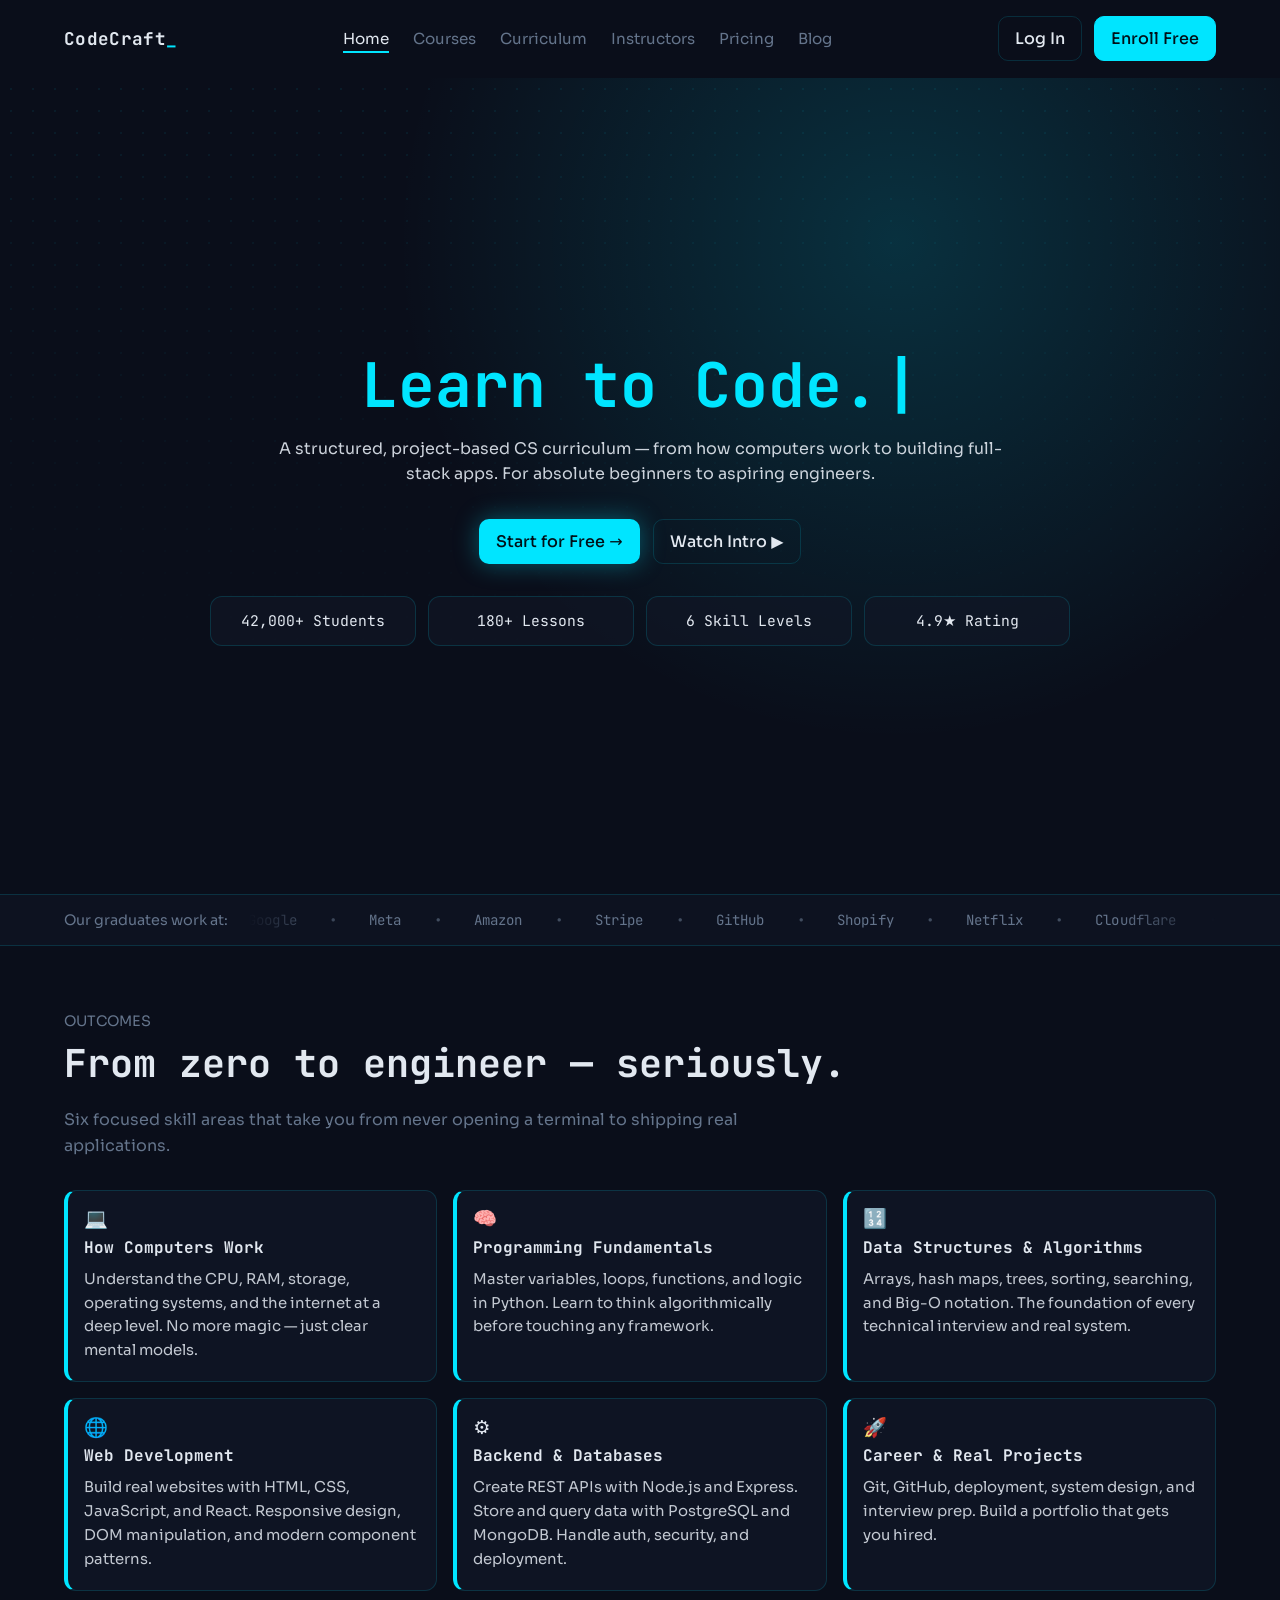
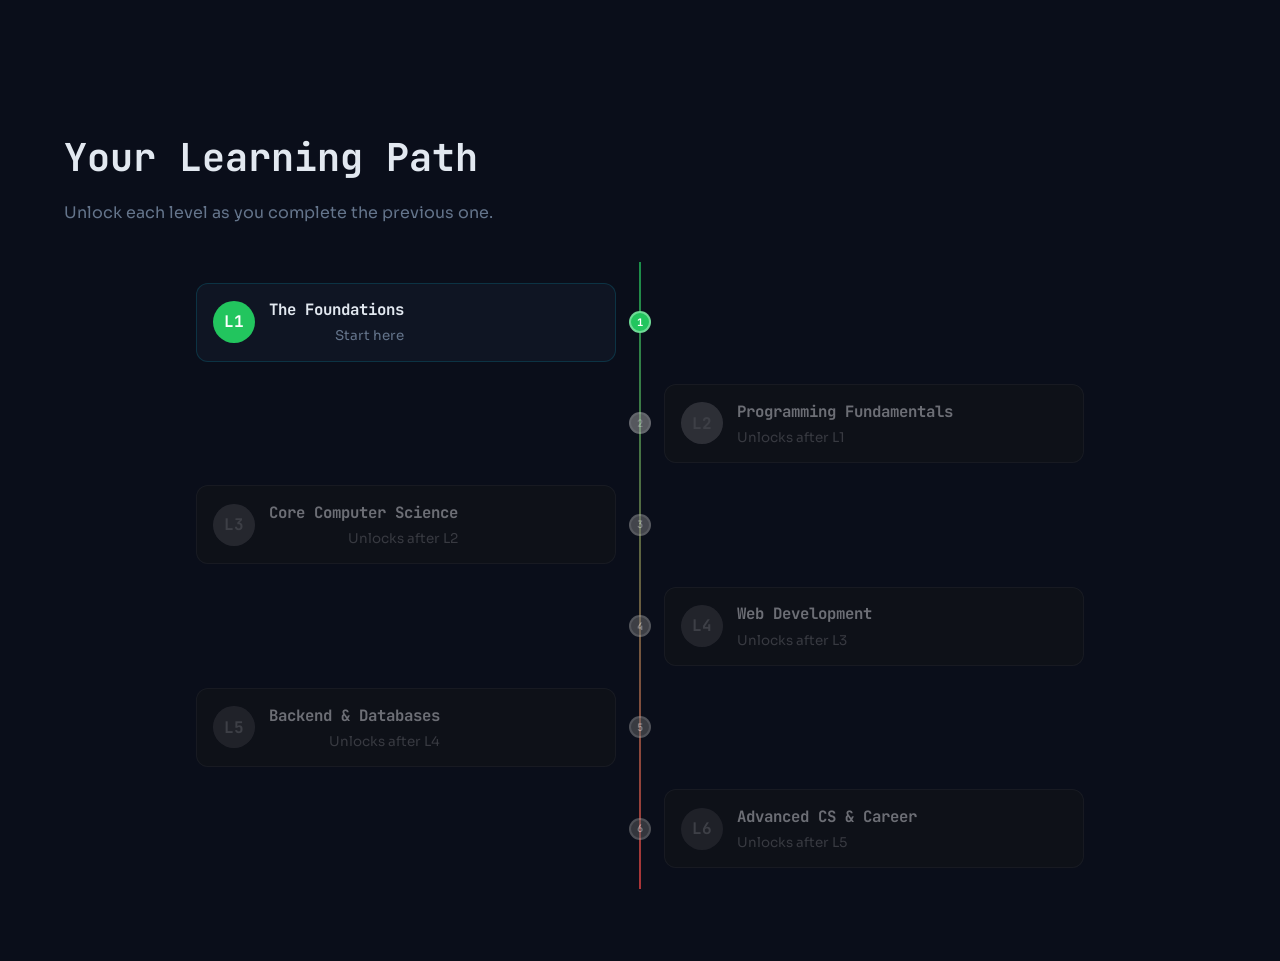
==== codecraft.html @ 62edb2ab "Implement Section 5 vertical skill tree with unlock states and fade-in" ====
<!DOCTYPE html>
<html lang="en">
<head>
  <meta charset="UTF-8" />
  <meta name="viewport" content="width=device-width, initial-scale=1.0" />
  <title>CodeCraft Academy</title>

  <link rel="preconnect" href="https://fonts.googleapis.com" />
  <link rel="preconnect" href="https://fonts.gstatic.com" crossorigin />
  <link href="https://fonts.googleapis.com/css2?family=JetBrains+Mono:wght@500;700&family=Sora:wght@300;400;500;600&display=swap" rel="stylesheet" />

  <style>
    :root {
      --bg: #0A0E1A;
      --surface: #111827;
      --surface2: #1A2236;
      --cyan: #00E5FF;
      --green: #39FF14;
      --muted: #64748B;
      --text: #E2E8F0;
      --border: rgba(0, 229, 255, 0.15);
      --radius: 12px;
      --trans: 0.3s cubic-bezier(0.4, 0, 0.2, 1);
    }

    * {
      box-sizing: border-box;
      margin: 0;
      padding: 0;
    }

    html,
    body {
      width: 100%;
      min-height: 100%;
      background: var(--bg);
      color: var(--text);
      font-family: "Sora", system-ui, -apple-system, Segoe UI, Roboto, Ubuntu, Cantarell, Noto Sans, sans-serif;
      scrollbar-color: var(--cyan) var(--surface);
      scrollbar-width: thin;
    }

    h1,
    h2,
    h3,
    h4,
    h5,
    h6 {
      font-family: "JetBrains Mono", ui-monospace, SFMono-Regular, Menlo, Monaco, Consolas, "Liberation Mono", "Courier New", monospace;
      color: var(--text);
    }

    body {
      line-height: 1.6;
      text-rendering: optimizeLegibility;
      -webkit-font-smoothing: antialiased;
    }

    a {
      color: inherit;
      text-decoration: none;
    }

    .site-header {
      position: sticky;
      top: 0;
      z-index: 1000;
      border-bottom: 1px solid transparent;
      transition: background var(--trans), border-color var(--trans), backdrop-filter var(--trans), box-shadow var(--trans);
    }

    .site-header.scrolled {
      background: rgba(10, 14, 26, 0.78);
      border-color: var(--border);
      backdrop-filter: blur(12px);
      -webkit-backdrop-filter: blur(12px);
      box-shadow: 0 8px 24px rgba(0, 0, 0, 0.35);
    }

    .nav-shell {
      max-width: 1200px;
      margin: 0 auto;
      padding: 1rem 1.5rem;
      display: flex;
      align-items: center;
      justify-content: space-between;
      gap: 1rem;
    }

    .logo {
      font-family: "JetBrains Mono", monospace;
      font-size: 1.1rem;
      font-weight: 700;
      letter-spacing: 0.02em;
    }

    .blink {
      color: var(--cyan);
      animation: blink 1s steps(1, end) infinite;
    }

    @keyframes blink {
      0%, 49% { opacity: 1; }
      50%, 100% { opacity: 0; }
    }

    .nav-links {
      display: flex;
      gap: 1.5rem;
      list-style: none;
      align-items: center;
    }

    .nav-link {
      position: relative;
      color: var(--muted);
      font-size: 0.95rem;
      transition: color var(--trans);
    }

    .nav-link:hover,
    .nav-link.active {
      color: var(--text);
    }

    .nav-link::after {
      content: "";
      position: absolute;
      left: 0;
      bottom: -0.35rem;
      width: 100%;
      height: 2px;
      background: var(--cyan);
      transform: scaleX(0);
      transform-origin: left;
      transition: transform var(--trans);
    }

    .nav-link.active::after,
    .nav-link:hover::after {
      transform: scaleX(1);
    }

    .nav-cta {
      display: flex;
      align-items: center;
      gap: 0.75rem;
    }

    .btn {
      display: inline-flex;
      align-items: center;
      justify-content: center;
      border-radius: 10px;
      border: 1px solid transparent;
      padding: 0.55rem 1rem;
      font-weight: 500;
      transition: transform var(--trans), background var(--trans), color var(--trans), border-color var(--trans);
    }

    .btn:hover {
      transform: translateY(-1px);
    }

    .btn-ghost {
      border-color: var(--border);
      color: var(--text);
      background: transparent;
    }

    .btn-ghost:hover {
      background: rgba(0, 229, 255, 0.08);
    }

    .btn-fill {
      background: var(--cyan);
      border-color: var(--cyan);
      color: #001018;
    }

    .btn-fill:hover {
      background: #4df0ff;
      border-color: #4df0ff;
    }

    .menu-toggle {
      display: none;
      width: 2.5rem;
      height: 2.5rem;
      border-radius: 10px;
      border: 1px solid var(--border);
      background: transparent;
      color: var(--text);
      align-items: center;
      justify-content: center;
      cursor: pointer;
    }

    .menu-overlay {
      position: fixed;
      inset: 0;
      background: rgba(10, 14, 26, 0.97);
      backdrop-filter: blur(8px);
      -webkit-backdrop-filter: blur(8px);
      display: none;
      align-items: center;
      justify-content: center;
      z-index: 999;
    }

    .menu-overlay.open {
      display: flex;
    }

    .menu-panel {
      display: flex;
      flex-direction: column;
      align-items: center;
      gap: 1.4rem;
    }

    .menu-panel .nav-link {
      font-size: 1.15rem;
    }

    .menu-actions {
      margin-top: 0.75rem;
      display: flex;
      gap: 0.75rem;
    }


    .reading-progress {
      position: fixed;
      top: 0;
      left: 0;
      height: 3px;
      width: 0%;
      background: var(--cyan);
      box-shadow: 0 0 14px var(--cyan);
      z-index: 1200;
      transition: width 0.12s linear;
    }

    .hero {
      position: relative;
      min-height: calc(100vh - 84px);
      display: grid;
      place-items: center;
      padding: 5.5rem 1.5rem 4rem;
      overflow: hidden;
      isolation: isolate;
    }

    .hero::before {
      content: "";
      position: absolute;
      inset: 0;
      background-image: radial-gradient(circle, rgba(0,229,255,0.24) 1px, transparent 1.2px);
      background-size: 22px 22px;
      opacity: 0.45;
      animation: drift 18s linear infinite;
      z-index: -2;
    }

    .hero::after {
      content: "";
      position: absolute;
      inset: 0;
      background: radial-gradient(circle at 70% 20%, rgba(0,229,255,0.16), transparent 45%),
                  linear-gradient(180deg, rgba(10,14,26,0.38), var(--bg) 72%);
      z-index: -1;
    }

    @keyframes drift {
      0% { transform: translate3d(0,0,0); }
      100% { transform: translate3d(22px,22px,0); }
    }

    .hero-inner {
      width: min(900px, 100%);
      text-align: center;
    }

    .hero-title {
      font-size: clamp(2rem, 4.8vw, 4rem);
      line-height: 1.12;
      margin-bottom: 1rem;
    }

    .typewriter {
      color: var(--cyan);
    }

    .typewriter::after {
      content: "|";
      margin-left: 0.25rem;
      color: var(--cyan);
      animation: blink 1s steps(1, end) infinite;
    }

    .hero-sub {
      max-width: 760px;
      margin: 0 auto;
      color: var(--text);
      opacity: 0.9;
    }

    .hero-actions {
      margin-top: 2rem;
      display: flex;
      justify-content: center;
      gap: 0.85rem;
      flex-wrap: wrap;
    }

    .btn-glow {
      background: var(--cyan);
      color: #001018;
      box-shadow: 0 0 0 rgba(0,229,255,0), 0 0 24px rgba(0,229,255,0.35);
    }

    .btn-glow:hover {
      box-shadow: 0 0 0 rgba(0,229,255,0), 0 0 28px rgba(0,229,255,0.6);
      background: #4df0ff;
    }

    .stats-bar {
      margin: 2rem auto 0;
      display: grid;
      grid-template-columns: repeat(4, minmax(130px, 1fr));
      gap: 0.75rem;
      width: min(860px, 100%);
    }

    .stat {
      border: 1px solid var(--border);
      border-radius: var(--radius);
      padding: 0.75rem;
      background: rgba(17,24,39,0.66);
      font-family: "JetBrains Mono", monospace;
      font-size: 0.92rem;
    }

    .enroll-toast {
      position: fixed;
      left: 1.25rem;
      bottom: 1.25rem;
      z-index: 1100;
      background: var(--surface2);
      border: 1px solid rgba(57,255,20,0.35);
      border-radius: var(--radius);
      padding: 0.75rem 0.9rem;
      display: none;
      align-items: center;
      gap: 0.65rem;
      cursor: pointer;
      box-shadow: 0 10px 30px rgba(0,0,0,0.35);
    }

    .enroll-toast.show { display: inline-flex; }

    .pulse-dot {
      width: 10px;
      height: 10px;
      border-radius: 999px;
      background: var(--green);
      box-shadow: 0 0 0 rgba(57,255,20,0.6);
      animation: pulse 1.8s infinite;
      flex-shrink: 0;
    }

    @keyframes pulse {
      0% { box-shadow: 0 0 0 0 rgba(57,255,20,0.55); }
      70% { box-shadow: 0 0 0 10px rgba(57,255,20,0); }
      100% { box-shadow: 0 0 0 0 rgba(57,255,20,0); }
    }



    .trust-bar {
      background: #0D1220;
      border-top: 1px solid var(--border);
      border-bottom: 1px solid var(--border);
      padding: 0.85rem 0;
      overflow: hidden;
    }

    .trust-inner {
      max-width: 1200px;
      margin: 0 auto;
      padding: 0 1.5rem;
      display: grid;
      grid-template-columns: auto 1fr;
      align-items: center;
      gap: 1.25rem;
    }

    .trust-label {
      color: var(--muted);
      white-space: nowrap;
      font-size: 0.9rem;
    }

    .marquee {
      overflow: hidden;
      mask-image: linear-gradient(90deg, transparent, #000 10%, #000 90%, transparent);
      -webkit-mask-image: linear-gradient(90deg, transparent, #000 10%, #000 90%, transparent);
    }

    .marquee-track {
      width: max-content;
      display: flex;
      gap: 2rem;
      animation: marquee 28s linear infinite;
      font-family: "JetBrains Mono", monospace;
      color: var(--muted);
      font-size: 0.88rem;
      letter-spacing: 0.01em;
    }

    .marquee-group {
      display: flex;
      gap: 2rem;
      list-style: none;
      white-space: nowrap;
    }

    .marquee-item::after {
      content: "•";
      color: rgba(100,116,139,0.6);
      margin-left: 2rem;
    }

    @keyframes marquee {
      from { transform: translateX(0); }
      to { transform: translateX(-50%); }
    }

    .learn-section,
    .path-section {
      max-width: 1200px;
      margin: 0 auto;
      padding: 4rem 1.5rem;
    }

    .section-title {
      font-size: clamp(1.6rem, 3vw, 2.5rem);
      margin-bottom: 0.75rem;
    }

    .section-sub {
      color: var(--muted);
      max-width: 740px;
      margin-bottom: 2rem;
    }

    .learn-grid {
      display: grid;
      grid-template-columns: repeat(3, minmax(0, 1fr));
      gap: 1rem;
    }

    .learn-card {
      background: rgba(17,24,39,0.72);
      border: 1px solid var(--border);
      border-left: 4px solid var(--cyan);
      border-radius: var(--radius);
      padding: 1.15rem 1.15rem 1.15rem 1rem;
      transition: transform var(--trans), box-shadow var(--trans), border-color var(--trans);
    }

    .learn-card:hover {
      transform: translateY(-4px);
      box-shadow: 0 0 0 rgba(0,229,255,0), 0 8px 28px rgba(0,229,255,0.25);
      border-color: rgba(0,229,255,0.38);
    }

    .learn-icon {
      font-size: 1.2rem;
      margin-bottom: 0.4rem;
      line-height: 1;
    }

    .learn-card h3 { font-size: 1rem; margin-bottom: 0.45rem; font-weight: 700; }
    .learn-card p { color: var(--text); opacity: 0.85; font-size: 0.93rem; }

    .path-section {
      position: relative;
      padding-top: 4.5rem;
      padding-bottom: 4.5rem;
    }

    .skill-tree {
      position: relative;
      max-width: 980px;
      margin: 2.25rem auto 0;
      padding: 0.5rem 0;
    }

    .skill-tree::before {
      content: "";
      position: absolute;
      left: 50%;
      top: 0;
      bottom: 0;
      width: 2px;
      background: linear-gradient(180deg, rgba(34,197,94,0.7), rgba(239,68,68,0.7));
      transform: translateX(-50%);
    }

    .tree-node {
      position: relative;
      width: 50%;
      padding: 0.6rem 1.5rem;
      margin: 0.2rem 0;
    }

    .tree-node.left {
      margin-left: 0;
      text-align: right;
    }

    .tree-node.right {
      margin-left: 50%;
      text-align: left;
    }

    .tree-card {
      position: relative;
      display: inline-flex;
      align-items: center;
      gap: 0.9rem;
      min-width: min(420px, 100%);
      max-width: 420px;
      background: rgba(17,24,39,0.78);
      border: 1px solid var(--border);
      border-radius: var(--radius);
      padding: 0.85rem 1rem;
    }

    .tree-node.left .tree-card { margin-left: auto; }

    .node-dot {
      position: absolute;
      top: 50%;
      width: 22px;
      height: 22px;
      border-radius: 50%;
      transform: translateY(-50%);
      border: 2px solid rgba(255,255,255,0.35);
      display: grid;
      place-items: center;
      font-family: "JetBrains Mono", monospace;
      font-size: 0.65rem;
      font-weight: 700;
      color: #fff;
      z-index: 2;
    }

    .tree-node.left .node-dot { right: -11px; }
    .tree-node.right .node-dot { left: -11px; }

    .level-circle {
      width: 42px;
      height: 42px;
      border-radius: 50%;
      display: grid;
      place-items: center;
      font-family: "JetBrains Mono", monospace;
      font-weight: 700;
      color: #fff;
      flex-shrink: 0;
    }

    .level-meta h3 { font-size: 0.98rem; margin-bottom: 0.2rem; }
    .level-meta p { font-size: 0.84rem; color: var(--muted); }

    .level-1 { background: #22C55E; }
    .level-2 { background: #EAB308; }
    .level-3 { background: #F97316; }
    .level-4 { background: #3B82F6; }
    .level-5 { background: #A855F7; }
    .level-6 { background: #EF4444; }

    .node-active .level-circle,
    .node-active .node-dot {
      box-shadow: 0 0 0 rgba(34,197,94,0.55);
      animation: levelPulse 1.8s infinite;
    }

    @keyframes levelPulse {
      0% { box-shadow: 0 0 0 0 rgba(34,197,94,0.45); }
      75% { box-shadow: 0 0 0 12px rgba(34,197,94,0); }
      100% { box-shadow: 0 0 0 0 rgba(34,197,94,0); }
    }

    .node-locked .tree-card,
    .node-locked .level-circle,
    .node-locked .node-dot {
      opacity: 0.45;
      filter: grayscale(1);
    }

    .tree-card[data-lock]::after {
      content: attr(data-lock);
      position: absolute;
      left: 50%;
      bottom: calc(100% + 10px);
      transform: translateX(-50%) translateY(6px);
      white-space: nowrap;
      background: #0D1220;
      border: 1px solid var(--border);
      color: var(--text);
      font-size: 0.76rem;
      padding: 0.35rem 0.5rem;
      border-radius: 8px;
      opacity: 0;
      pointer-events: none;
      transition: opacity var(--trans), transform var(--trans);
    }

    .node-locked .tree-card:hover::after {
      opacity: 1;
      transform: translateX(-50%) translateY(0);
    }

    .fade-card {
      opacity: 0;
      transform: translateY(18px);
      transition: opacity 0.65s ease, transform 0.65s ease;
    }

    .fade-card.in-view {
      opacity: 1;
      transform: translateY(0);
    }

    @media (max-width: 960px) {
      .nav-links,
      .nav-cta {
        display: none;
      }

      .menu-toggle {
        display: inline-flex;
      }

      .stats-bar {
        grid-template-columns: repeat(2, minmax(130px, 1fr));
      }

      .trust-inner {
        grid-template-columns: 1fr;
        gap: 0.6rem;
      }

      .learn-grid {
        grid-template-columns: 1fr 1fr;
      }

      .tree-node,
      .tree-node.right {
        width: 100%;
        margin-left: 0;
        text-align: left;
        padding-left: 2.2rem;
      }

      .skill-tree::before {
        left: 20px;
      }

      .tree-node.left .node-dot,
      .tree-node.right .node-dot {
        left: 9px;
        right: auto;
      }

      .tree-node.left .tree-card {
        margin-left: 0;
      }
    }

    @media (max-width: 560px) {
      .stats-bar {
        grid-template-columns: 1fr;
      }

      .learn-grid {
        grid-template-columns: 1fr;
      }
    }

    ::-webkit-scrollbar {
      width: 10px;
      height: 10px;
    }

    ::-webkit-scrollbar-track {
      background: var(--surface);
    }

    ::-webkit-scrollbar-thumb {
      background: linear-gradient(180deg, var(--cyan), #00b8cc);
      border-radius: 999px;
      border: 2px solid var(--surface);
      transition: background var(--trans);
    }

    ::-webkit-scrollbar-thumb:hover {
      background: linear-gradient(180deg, #4df0ff, var(--cyan));
    }
  </style>
</head>
<body>
  <div class="reading-progress" id="readingProgress" aria-hidden="true"></div>

  <header class="site-header" id="siteHeader">
    <nav class="nav-shell" aria-label="Main navigation">
      <a class="logo" href="#">CodeCraft<span class="blink">_</span></a>

      <ul class="nav-links">
        <li><a class="nav-link active" href="#">Home</a></li>
        <li><a class="nav-link" href="#">Courses</a></li>
        <li><a class="nav-link" href="#">Curriculum</a></li>
        <li><a class="nav-link" href="#">Instructors</a></li>
        <li><a class="nav-link" href="#">Pricing</a></li>
        <li><a class="nav-link" href="#">Blog</a></li>
      </ul>

      <div class="nav-cta">
        <a class="btn btn-ghost" href="#">Log In</a>
        <a class="btn btn-fill" href="#">Enroll Free</a>
      </div>

      <button class="menu-toggle" id="menuToggle" aria-label="Open menu" aria-expanded="false" aria-controls="mobileMenu">
        ☰
      </button>
    </nav>
  </header>

  <div class="menu-overlay" id="mobileMenu" aria-hidden="true">
    <div class="menu-panel">
      <a class="nav-link active" href="#">Home</a>
      <a class="nav-link" href="#">Courses</a>
      <a class="nav-link" href="#">Curriculum</a>
      <a class="nav-link" href="#">Instructors</a>
      <a class="nav-link" href="#">Pricing</a>
      <a class="nav-link" href="#">Blog</a>
      <div class="menu-actions">
        <a class="btn btn-ghost" href="#">Log In</a>
        <a class="btn btn-fill" href="#">Enroll Free</a>
      </div>
    </div>
  </div>


  <main>
    <section class="hero" id="home">
      <div class="hero-inner">
        <h1 class="hero-title"> <span class="typewriter" id="typewriterText">Learn to Code.</span> </h1>
        <p class="hero-sub">A structured, project-based CS curriculum — from how computers work to building full-stack apps. For absolute beginners to aspiring engineers.</p>

        <div class="hero-actions">
          <a class="btn btn-glow" href="#">Start for Free →</a>
          <a class="btn btn-ghost" href="#">Watch Intro ▶</a>
        </div>

        <div class="stats-bar" aria-label="CodeCraft stats">
          <div class="stat">42,000+ Students</div>
          <div class="stat">180+ Lessons</div>
          <div class="stat">6 Skill Levels</div>
          <div class="stat">4.9★ Rating</div>
        </div>
      </div>
    </section>
  </main>

  <button class="enroll-toast" id="enrollToast" type="button" aria-label="Dismiss recent enrollment notification">
    <span class="pulse-dot" aria-hidden="true"></span>
    <span>Arjun S. just enrolled in Python Basics</span>
  </button>


  <section class="trust-bar" aria-label="Graduate employers">
    <div class="trust-inner">
      <p class="trust-label">Our graduates work at:</p>
      <div class="marquee">
        <div class="marquee-track">
          <ul class="marquee-group" aria-hidden="true">
            <li class="marquee-item">Google</li><li class="marquee-item">Meta</li><li class="marquee-item">Amazon</li><li class="marquee-item">Stripe</li><li class="marquee-item">GitHub</li><li class="marquee-item">Shopify</li><li class="marquee-item">Netflix</li><li class="marquee-item">Cloudflare</li><li class="marquee-item">Vercel</li><li class="marquee-item">OpenAI</li><li class="marquee-item">Microsoft</li><li class="marquee-item">Notion</li><li class="marquee-item">Linear</li><li class="marquee-item">Figma</li>
          </ul>
          <ul class="marquee-group" aria-hidden="true">
            <li class="marquee-item">Google</li><li class="marquee-item">Meta</li><li class="marquee-item">Amazon</li><li class="marquee-item">Stripe</li><li class="marquee-item">GitHub</li><li class="marquee-item">Shopify</li><li class="marquee-item">Netflix</li><li class="marquee-item">Cloudflare</li><li class="marquee-item">Vercel</li><li class="marquee-item">OpenAI</li><li class="marquee-item">Microsoft</li><li class="marquee-item">Notion</li><li class="marquee-item">Linear</li><li class="marquee-item">Figma</li>
          </ul>
        </div>
      </div>
    </div>
  </section>

  <section class="learn-section" id="curriculum">
    <p class="trust-label">OUTCOMES</p>
    <h2 class="section-title">From zero to engineer — seriously.</h2>
    <p class="section-sub">Six focused skill areas that take you from never opening a terminal to shipping real applications.</p>
    <div class="learn-grid">
      <article class="learn-card fade-card"><div class="learn-icon" aria-hidden="true">💻</div><h3>How Computers Work</h3><p>Understand the CPU, RAM, storage, operating systems, and the internet at a deep level. No more magic — just clear mental models.</p></article>
      <article class="learn-card fade-card"><div class="learn-icon" aria-hidden="true">🧠</div><h3>Programming Fundamentals</h3><p>Master variables, loops, functions, and logic in Python. Learn to think algorithmically before touching any framework.</p></article>
      <article class="learn-card fade-card"><div class="learn-icon" aria-hidden="true">🔢</div><h3>Data Structures &amp; Algorithms</h3><p>Arrays, hash maps, trees, sorting, searching, and Big-O notation. The foundation of every technical interview and real system.</p></article>
      <article class="learn-card fade-card"><div class="learn-icon" aria-hidden="true">🌐</div><h3>Web Development</h3><p>Build real websites with HTML, CSS, JavaScript, and React. Responsive design, DOM manipulation, and modern component patterns.</p></article>
      <article class="learn-card fade-card"><div class="learn-icon" aria-hidden="true">⚙️</div><h3>Backend &amp; Databases</h3><p>Create REST APIs with Node.js and Express. Store and query data with PostgreSQL and MongoDB. Handle auth, security, and deployment.</p></article>
      <article class="learn-card fade-card"><div class="learn-icon" aria-hidden="true">🚀</div><h3>Career &amp; Real Projects</h3><p>Git, GitHub, deployment, system design, and interview prep. Build a portfolio that gets you hired.</p></article>
    </div>
  </section>

  <section class="path-section" id="learning-path">
    <h2 class="section-title">Your Learning Path</h2>
    <p class="section-sub">Unlock each level as you complete the previous one.</p>
    <div class="skill-tree" aria-label="Vertical learning path skill tree">
      <article class="tree-node left node-active fade-card">
        <span class="node-dot level-1">1</span>
        <div class="tree-card">
          <div class="level-circle level-1">L1</div>
          <div class="level-meta"><h3>The Foundations</h3><p>Start here</p></div>
        </div>
      </article>
      <article class="tree-node right node-locked fade-card">
        <span class="node-dot level-2">2</span>
        <div class="tree-card" data-lock="Complete Level 1 to unlock">
          <div class="level-circle level-2">L2</div>
          <div class="level-meta"><h3>Programming Fundamentals</h3><p>Unlocks after L1</p></div>
        </div>
      </article>
      <article class="tree-node left node-locked fade-card">
        <span class="node-dot level-3">3</span>
        <div class="tree-card" data-lock="Complete Level 2 to unlock">
          <div class="level-circle level-3">L3</div>
          <div class="level-meta"><h3>Core Computer Science</h3><p>Unlocks after L2</p></div>
        </div>
      </article>
      <article class="tree-node right node-locked fade-card">
        <span class="node-dot level-4">4</span>
        <div class="tree-card" data-lock="Complete Level 3 to unlock">
          <div class="level-circle level-4">L4</div>
          <div class="level-meta"><h3>Web Development</h3><p>Unlocks after L3</p></div>
        </div>
      </article>
      <article class="tree-node left node-locked fade-card">
        <span class="node-dot level-5">5</span>
        <div class="tree-card" data-lock="Complete Level 4 to unlock">
          <div class="level-circle level-5">L5</div>
          <div class="level-meta"><h3>Backend &amp; Databases</h3><p>Unlocks after L4</p></div>
        </div>
      </article>
      <article class="tree-node right node-locked fade-card">
        <span class="node-dot level-6">6</span>
        <div class="tree-card" data-lock="Complete Level 5 to unlock">
          <div class="level-circle level-6">L6</div>
          <div class="level-meta"><h3>Advanced CS &amp; Career</h3><p>Unlocks after L5</p></div>
        </div>
      </article>
    </div>
  </section>


  <script>
    const siteHeader = document.getElementById('siteHeader');
    const menuToggle = document.getElementById('menuToggle');
    const mobileMenu = document.getElementById('mobileMenu');

    const onScroll = () => {
      siteHeader.classList.toggle('scrolled', window.scrollY > 50);

      const scrollTop = window.scrollY;
      const scrollHeight = document.documentElement.scrollHeight - window.innerHeight;
      const progress = scrollHeight > 0 ? (scrollTop / scrollHeight) * 100 : 0;
      readingProgress.style.width = `${Math.min(progress, 100)}%`;
    };

    const toggleMenu = () => {
      const isOpen = mobileMenu.classList.toggle('open');
      menuToggle.setAttribute('aria-expanded', String(isOpen));
      mobileMenu.setAttribute('aria-hidden', String(!isOpen));
      document.body.style.overflow = isOpen ? 'hidden' : '';
    };


    const readingProgress = document.getElementById('readingProgress');
    const typewriterText = document.getElementById('typewriterText');
    const enrollToast = document.getElementById('enrollToast');

    const phrases = [
      'Learn to Code.',
      'Build Anything.',
      'Think Like a Computer.',
      'Go From Zero to Engineer.'
    ];
    let phraseIndex = 0;
    let letterIndex = 0;
    let deleting = false;

    const runTypewriter = () => {
      const current = phrases[phraseIndex];
      typewriterText.textContent = current.slice(0, letterIndex);

      if (!deleting && letterIndex < current.length) {
        letterIndex += 1;
        setTimeout(runTypewriter, 75);
      } else if (!deleting && letterIndex === current.length) {
        deleting = true;
        setTimeout(runTypewriter, 1200);
      } else if (deleting && letterIndex > 0) {
        letterIndex -= 1;
        setTimeout(runTypewriter, 40);
      } else {
        deleting = false;
        phraseIndex = (phraseIndex + 1) % phrases.length;
        setTimeout(runTypewriter, 220);
      }
    };


    const fadeCards = document.querySelectorAll('.fade-card');
    const fadeObserver = new IntersectionObserver((entries) => {
      entries.forEach((entry) => {
        if (entry.isIntersecting) {
          entry.target.classList.add('in-view');
          fadeObserver.unobserve(entry.target);
        }
      });
    }, { threshold: 0.15 });

    fadeCards.forEach((card) => fadeObserver.observe(card));

    onScroll();
    runTypewriter();
    setTimeout(() => enrollToast.classList.add('show'), 4000);
    enrollToast.addEventListener('click', () => enrollToast.remove());
    window.addEventListener('scroll', onScroll);
    menuToggle.addEventListener('click', toggleMenu);
    mobileMenu.addEventListener('click', (event) => {
      if (event.target === mobileMenu || event.target.classList.contains('nav-link')) {
        toggleMenu();
      }
    });
  </script>
</body>
</html>
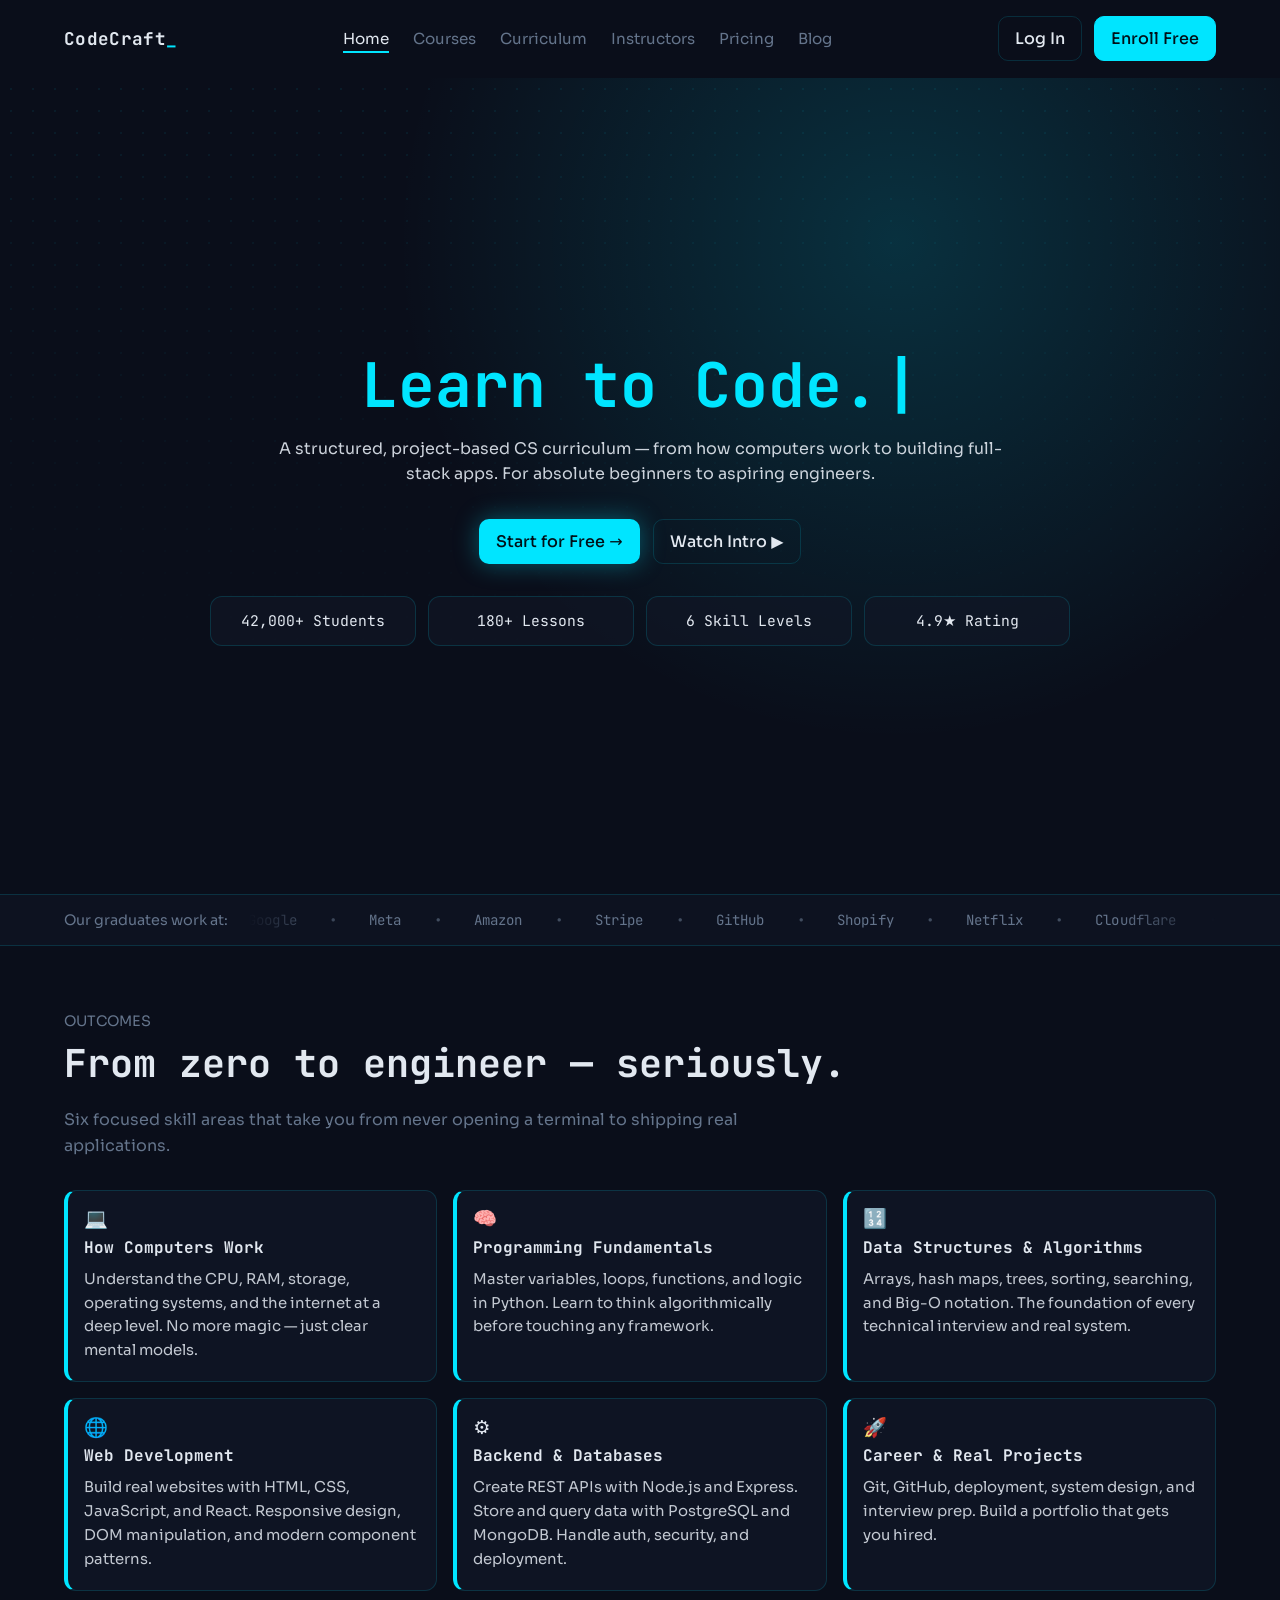
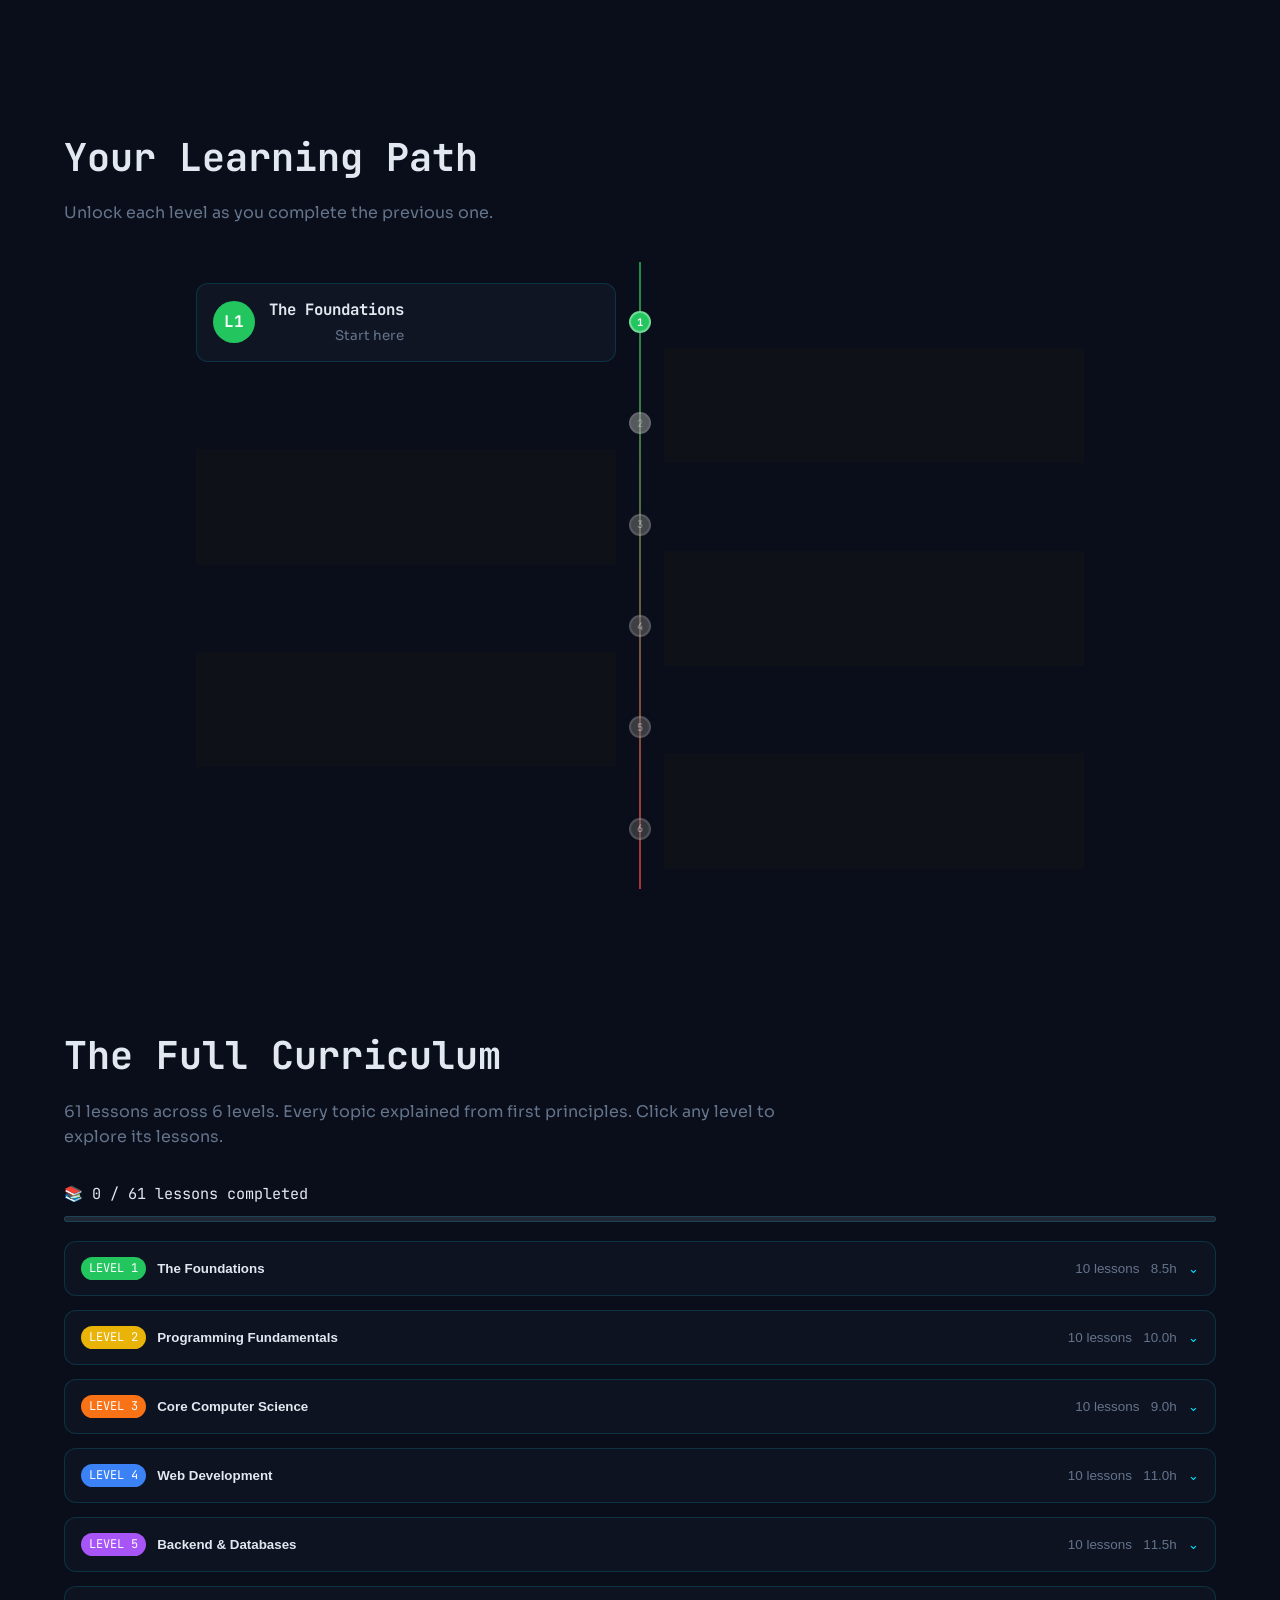
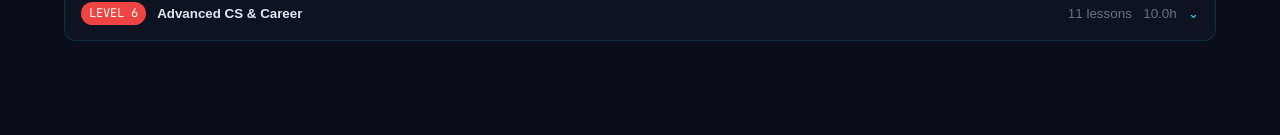
==== commit 4786e220: "Add Section 6 full curriculum accordion with progress tracking" ====
--- a/codecraft.html
+++ b/codecraft.html
@@ -691,6 +691,58 @@
         grid-template-columns: 1fr;
       }
     }
+
+
+
+    .curriculum-section {
+      max-width: 1200px;
+      margin: 0 auto;
+      padding: 4rem 1.5rem 5rem;
+    }
+
+    .curriculum-top {
+      margin: 1.5rem 0 1.2rem;
+    }
+
+    .curriculum-counter {
+      font-family: "JetBrains Mono", monospace;
+      font-size: 0.95rem;
+      margin-bottom: 0.6rem;
+    }
+
+    .curriculum-progress {
+      height: 6px;
+      width: 100%;
+      background: rgba(100,116,139,0.25);
+      border-radius: 999px;
+      overflow: hidden;
+      border: 1px solid var(--border);
+    }
+
+    .curriculum-progress-fill {
+      height: 100%;
+      width: 0%;
+      background: linear-gradient(90deg, var(--cyan), #22c55e);
+      transition: width var(--trans);
+    }
+
+    .accordion-item { border: 1px solid var(--border); border-radius: var(--radius); margin-bottom: 0.85rem; background: rgba(17,24,39,0.65); overflow: hidden; }
+    .accordion-header { width: 100%; background: transparent; color: var(--text); border: 0; padding: 0.95rem 1rem; display:flex; align-items:center; justify-content:space-between; gap:1rem; cursor:pointer; }
+    .acc-left { display:flex; align-items:center; gap:0.7rem; flex-wrap:wrap; }
+    .lvl-badge { font-family:"JetBrains Mono", monospace; font-size:0.75rem; padding:0.22rem 0.5rem; border-radius:999px; color:#fff; }
+    .acc-meta { color: var(--muted); font-size:0.84rem; display:flex; gap:0.7rem; align-items:center; }
+    .acc-chevron { transition: transform var(--trans); color: var(--cyan); }
+    .accordion-item.open .acc-chevron { transform: rotate(180deg); }
+    .accordion-body { max-height: 0; overflow: hidden; transition: max-height .35s ease; }
+    .lesson-list { padding: 0 1rem 1rem; display:grid; gap:0.55rem; }
+    .lesson-row { display:grid; grid-template-columns:auto 1fr auto auto; gap:0.6rem; align-items:center; border:1px solid rgba(100,116,139,0.25); border-radius:10px; padding:0.55rem 0.65rem; background: rgba(10,14,26,0.5); }
+    .lesson-row input { accent-color: var(--cyan); width:16px; height:16px; }
+    .lesson-title { font-size:0.92rem; }
+    .duration-badge,.project-badge,.preview-pill { font-size:0.72rem; border-radius:999px; padding:0.2rem 0.45rem; font-family:"JetBrains Mono", monospace; }
+    .duration-badge { border:1px solid var(--border); color:var(--muted); }
+    .preview-pill { background: rgba(34,197,94,0.2); border:1px solid rgba(34,197,94,0.4); color:#86efac; }
+    .lesson-row.project { background: rgba(234,179,8,0.12); border-color: rgba(234,179,8,0.45); }
+    .project-badge { background: rgba(234,179,8,0.2); border:1px solid rgba(234,179,8,0.5); color:#facc15; }
 
     ::-webkit-scrollbar {
       width: 10px;
@@ -862,6 +914,16 @@
     </div>
   </section>
 
+  <section class="curriculum-section" id="full-curriculum">
+    <h2 class="section-title">The Full Curriculum</h2>
+    <p class="section-sub">61 lessons across 6 levels. Every topic explained from first principles. Click any level to explore its lessons.</p>
+    <div class="curriculum-top">
+      <p class="curriculum-counter" id="curriculumCounter">📚 0 / 61 lessons completed</p>
+      <div class="curriculum-progress"><div class="curriculum-progress-fill" id="curriculumProgressFill"></div></div>
+    </div>
+    <div id="curriculumAccordion"></div>
+  </section>
+
 
   <script>
     const siteHeader = document.getElementById('siteHeader');
@@ -920,6 +982,69 @@
     };
 
 
+
+    const curriculumData = [
+      {level:1,color:'#22C55E',title:'The Foundations',hours:'8.5h',lessons:[
+        ['1.1','How Computers Actually Work','12 min',true,false],['1.2','Binary, Bits, and Bytes','10 min',false,false],['1.3','Command Line Basics','14 min',true,false],['1.4','Mini Project: Build Your Dev Environment','PROJECT',false,true],['1.5','Internet Fundamentals','13 min',false,false],['1.6','How the Web Loads a Page','11 min',false,false],['1.7','Operating Systems Overview','9 min',false,false],['1.8','Debugging Mindset','15 min',false,false],['1.9','Mini Project: System Map','PROJECT',false,true],['1.10','Review + Quiz','8 min',false,false]
+      ]},
+      {level:2,color:'#EAB308',title:'Programming Fundamentals',hours:'10.0h',lessons:[
+        ['2.1','Variables and Data Types','11 min',true,false],['2.2','Conditionals and Logic','13 min',false,false],['2.3','Loops and Iteration','14 min',false,false],['2.4','Functions that Scale','12 min',false,false],['2.5','Mini Project: CLI Calculator','PROJECT',false,true],['2.6','Collections and Dictionaries','15 min',false,false],['2.7','Error Handling Basics','10 min',false,false],['2.8','Input/Output','9 min',false,false],['2.9','Problem Solving Patterns','14 min',false,false],['2.10','Mini Project: Text Analyzer','PROJECT',false,true]
+      ]},
+      {level:3,color:'#F97316',title:'Core Computer Science',hours:'9.0h',lessons:[
+        ['3.1','Arrays and Strings','12 min',false,false],['3.2','Hash Maps','11 min',false,false],['3.3','Stacks and Queues','13 min',false,false],['3.4','Trees and Traversals','16 min',false,false],['3.5','Mini Project: Data Structure Visualizer','PROJECT',false,true],['3.6','Sorting Algorithms','14 min',false,false],['3.7','Searching Algorithms','10 min',false,false],['3.8','Big-O Notation','12 min',true,false],['3.9','Recursion Explained','13 min',false,false],['3.10','Mini Project: Algo Challenge Set','PROJECT',false,true]
+      ]},
+      {level:4,color:'#3B82F6',title:'Web Development',hours:'11.0h',lessons:[
+        ['4.1','HTML Structure','9 min',true,false],['4.2','CSS Layouts','12 min',false,false],['4.3','Responsive Design','11 min',false,false],['4.4','JavaScript DOM','15 min',false,false],['4.5','Mini Project: Landing Page','PROJECT',false,true],['4.6','React Components','16 min',false,false],['4.7','State and Props','14 min',false,false],['4.8','Routing Basics','10 min',false,false],['4.9','API Integration','13 min',false,false],['4.10','Mini Project: Dashboard App','PROJECT',false,true]
+      ]},
+      {level:5,color:'#A855F7',title:'Backend & Databases',hours:'11.5h',lessons:[
+        ['5.1','Node.js Fundamentals','12 min',false,false],['5.2','Express Routing','13 min',false,false],['5.3','REST API Design','14 min',true,false],['5.4','PostgreSQL Basics','15 min',false,false],['5.5','Mini Project: Notes API','PROJECT',false,true],['5.6','MongoDB Essentials','13 min',false,false],['5.7','Auth and Sessions','16 min',false,false],['5.8','Security Best Practices','11 min',false,false],['5.9','Deploying Services','12 min',false,false],['5.10','Mini Project: Auth Service','PROJECT',false,true]
+      ]},
+      {level:6,color:'#EF4444',title:'Advanced CS & Career',hours:'10.0h',lessons:[
+        ['6.1','System Design Basics','14 min',false,false],['6.2','Scalability Concepts','13 min',false,false],['6.3','Testing Strategies','11 min',false,false],['6.4','GitHub Workflow','10 min',true,false],['6.5','Mini Project: Architecture Case Study','PROJECT',false,true],['6.6','Interview Algorithms','15 min',false,false],['6.7','Behavioral Interviews','9 min',false,false],['6.8','Portfolio Positioning','10 min',false,false],['6.9','Resume + LinkedIn','8 min',false,false],['6.10','Final Capstone','PROJECT',false,true],['6.11','Graduation Checklist','7 min',false,false]
+      ]}
+    ];
+
+    const curriculumAccordion = document.getElementById('curriculumAccordion');
+    const curriculumCounter = document.getElementById('curriculumCounter');
+    const curriculumProgressFill = document.getElementById('curriculumProgressFill');
+    const storageKey = 'codecraft.completedLessons';
+
+    const renderCurriculum = () => {
+      curriculumAccordion.innerHTML = curriculumData.map((lvl) => {
+        const rows = lvl.lessons.map((lesson) => {
+          const [id,title,duration,free,project] = lesson;
+          return `<label class="lesson-row ${project ? 'project' : ''}"><input type="checkbox" data-lesson="${id}"><span class="lesson-title">${project ? '🛠 ' : ''}${id} — ${title}</span>${project ? '<span class="project-badge">PROJECT</span>' : `<span class="duration-badge">${duration}</span>`}${free ? '<span class="preview-pill">FREE PREVIEW</span>' : '<span></span>'}</label>`;
+        }).join('');
+        return `<article class="accordion-item"><button class="accordion-header"><div class="acc-left"><span class="lvl-badge" style="background:${lvl.color}">LEVEL ${lvl.level}</span><strong>${lvl.title}</strong></div><div class="acc-meta"><span>${lvl.lessons.length} lessons</span><span>${lvl.hours}</span><span class="acc-chevron">⌄</span></div></button><div class="accordion-body"><div class="lesson-list">${rows}</div></div></article>`;
+      }).join('');
+    };
+
+    const updateCurriculumProgress = () => {
+      const checks = [...document.querySelectorAll('#curriculumAccordion input[type="checkbox"]')];
+      const done = checks.filter((c) => c.checked).length;
+      curriculumCounter.textContent = `📚 ${done} / 61 lessons completed`;
+      curriculumProgressFill.style.width = `${(done / 61) * 100}%`;
+      localStorage.setItem(storageKey, JSON.stringify(checks.filter((c) => c.checked).map((c) => c.dataset.lesson)));
+    };
+
+    renderCurriculum();
+
+    document.querySelectorAll('.accordion-header').forEach((header) => {
+      header.addEventListener('click', () => {
+        const item = header.closest('.accordion-item');
+        const body = item.querySelector('.accordion-body');
+        const open = item.classList.toggle('open');
+        body.style.maxHeight = open ? `${body.scrollHeight}px` : '0px';
+      });
+    });
+
+    const saved = new Set(JSON.parse(localStorage.getItem(storageKey) || '[]'));
+    document.querySelectorAll('#curriculumAccordion input[type="checkbox"]').forEach((box) => {
+      box.checked = saved.has(box.dataset.lesson);
+      box.addEventListener('change', updateCurriculumProgress);
+    });
+    updateCurriculumProgress();
+
     const fadeCards = document.querySelectorAll('.fade-card');
     const fadeObserver = new IntersectionObserver((entries) => {
       entries.forEach((entry) => {
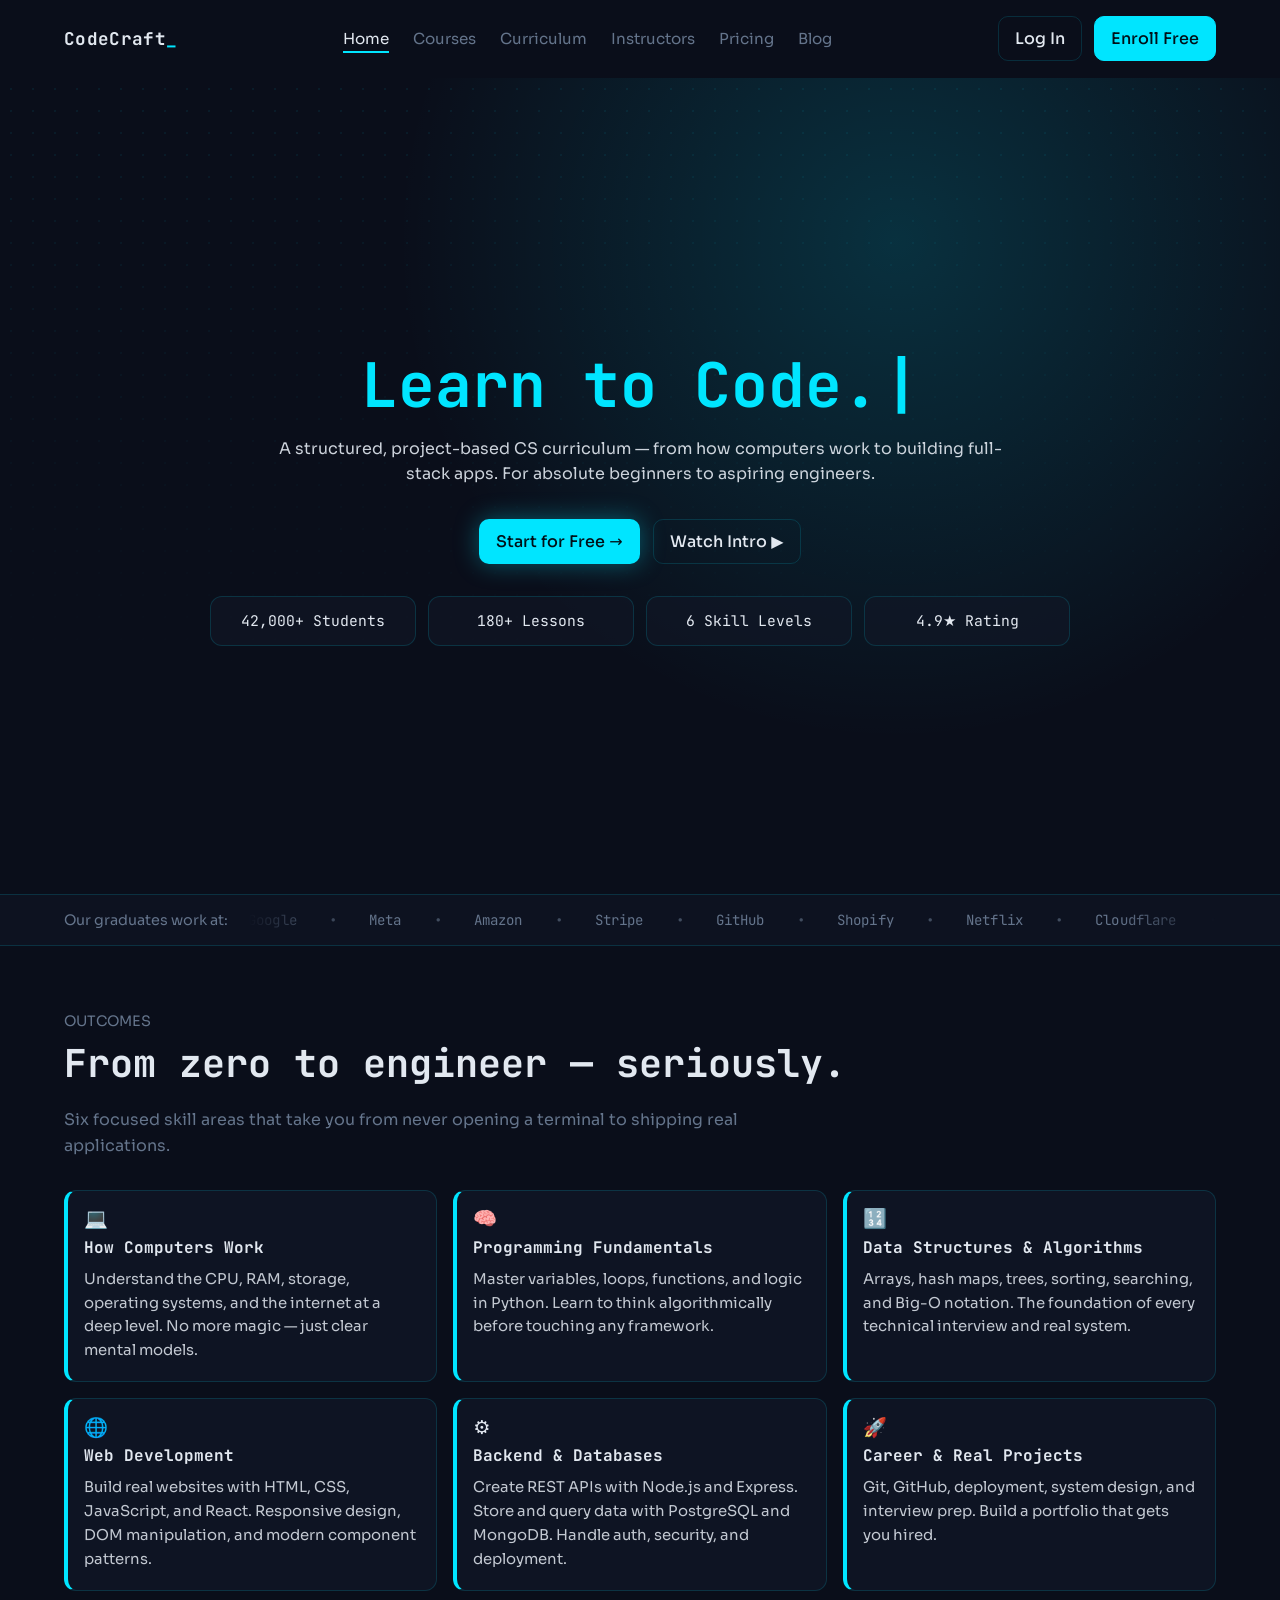
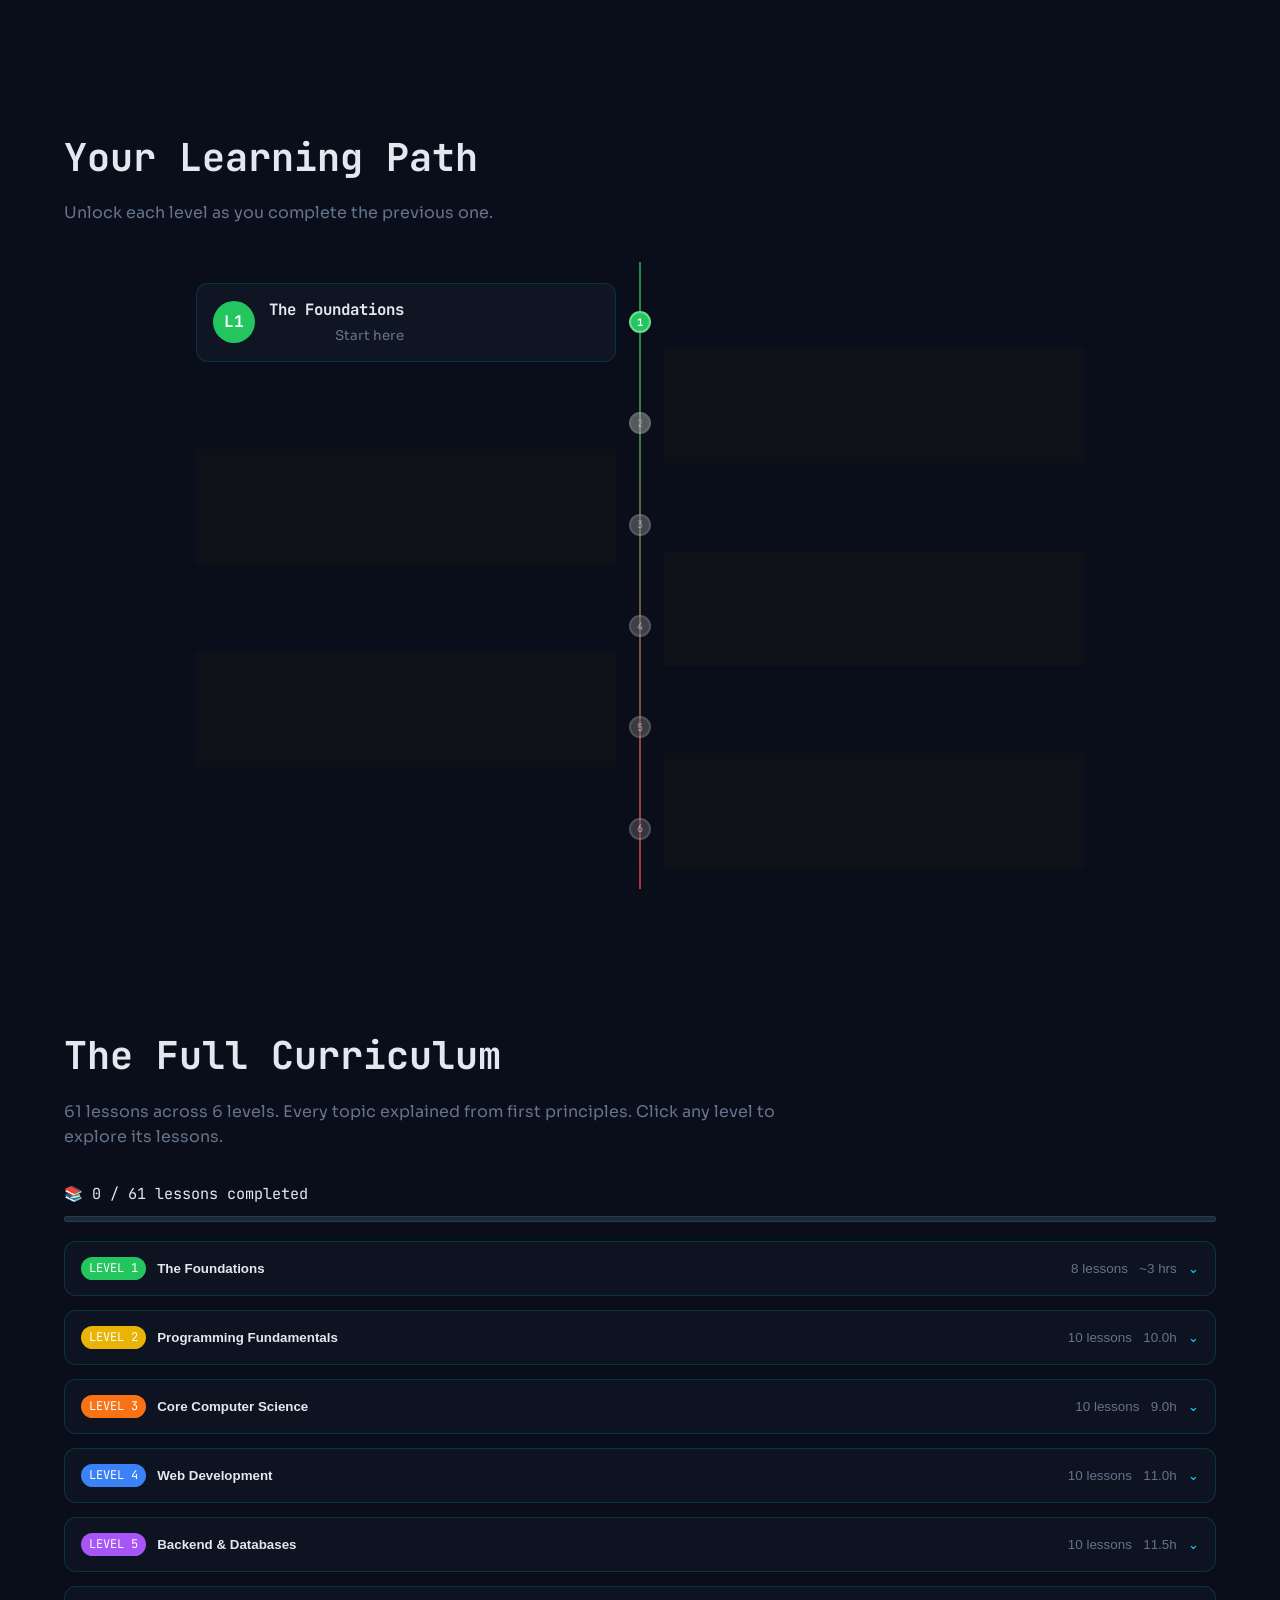
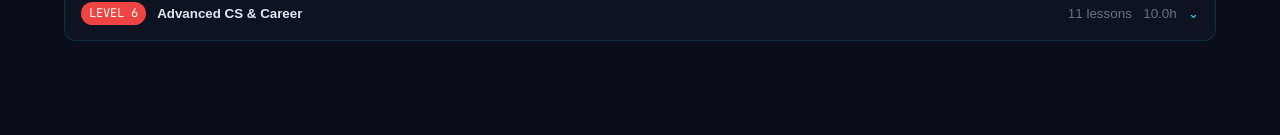
==== commit 5475a187: "Align Level 1 curriculum with provided 8-lesson foundations track" ====
--- a/codecraft.html
+++ b/codecraft.html
@@ -984,8 +984,8 @@
 
 
     const curriculumData = [
-      {level:1,color:'#22C55E',title:'The Foundations',hours:'8.5h',lessons:[
-        ['1.1','How Computers Actually Work','12 min',true,false],['1.2','Binary, Bits, and Bytes','10 min',false,false],['1.3','Command Line Basics','14 min',true,false],['1.4','Mini Project: Build Your Dev Environment','PROJECT',false,true],['1.5','Internet Fundamentals','13 min',false,false],['1.6','How the Web Loads a Page','11 min',false,false],['1.7','Operating Systems Overview','9 min',false,false],['1.8','Debugging Mindset','15 min',false,false],['1.9','Mini Project: System Map','PROJECT',false,true],['1.10','Review + Quiz','8 min',false,false]
+      {level:1,color:'#22C55E',title:'The Foundations',hours:'~3 hrs',lessons:[
+        ['1.1','How Computers Work: CPU, RAM, Storage & GPU Explained','14 min',true,false],['1.2','Binary & Number Systems: How Computers Count','10 min',false,false],['1.3','Operating Systems: What They Are & How to Use Them','12 min',true,false],['1.4','The Internet Explained: TCP/IP, DNS, HTTP & Browsers','16 min',false,false],['1.5','Introduction to the Terminal & Command Line','18 min',false,false],['1.6','Files, Folders & File Systems','8 min',false,false],['1.7','What is a Programming Language?','10 min',true,false],['1.8','Your First Program: "Hello, World!" in Python','PROJECT',false,true]
       ]},
       {level:2,color:'#EAB308',title:'Programming Fundamentals',hours:'10.0h',lessons:[
         ['2.1','Variables and Data Types','11 min',true,false],['2.2','Conditionals and Logic','13 min',false,false],['2.3','Loops and Iteration','14 min',false,false],['2.4','Functions that Scale','12 min',false,false],['2.5','Mini Project: CLI Calculator','PROJECT',false,true],['2.6','Collections and Dictionaries','15 min',false,false],['2.7','Error Handling Basics','10 min',false,false],['2.8','Input/Output','9 min',false,false],['2.9','Problem Solving Patterns','14 min',false,false],['2.10','Mini Project: Text Analyzer','PROJECT',false,true]
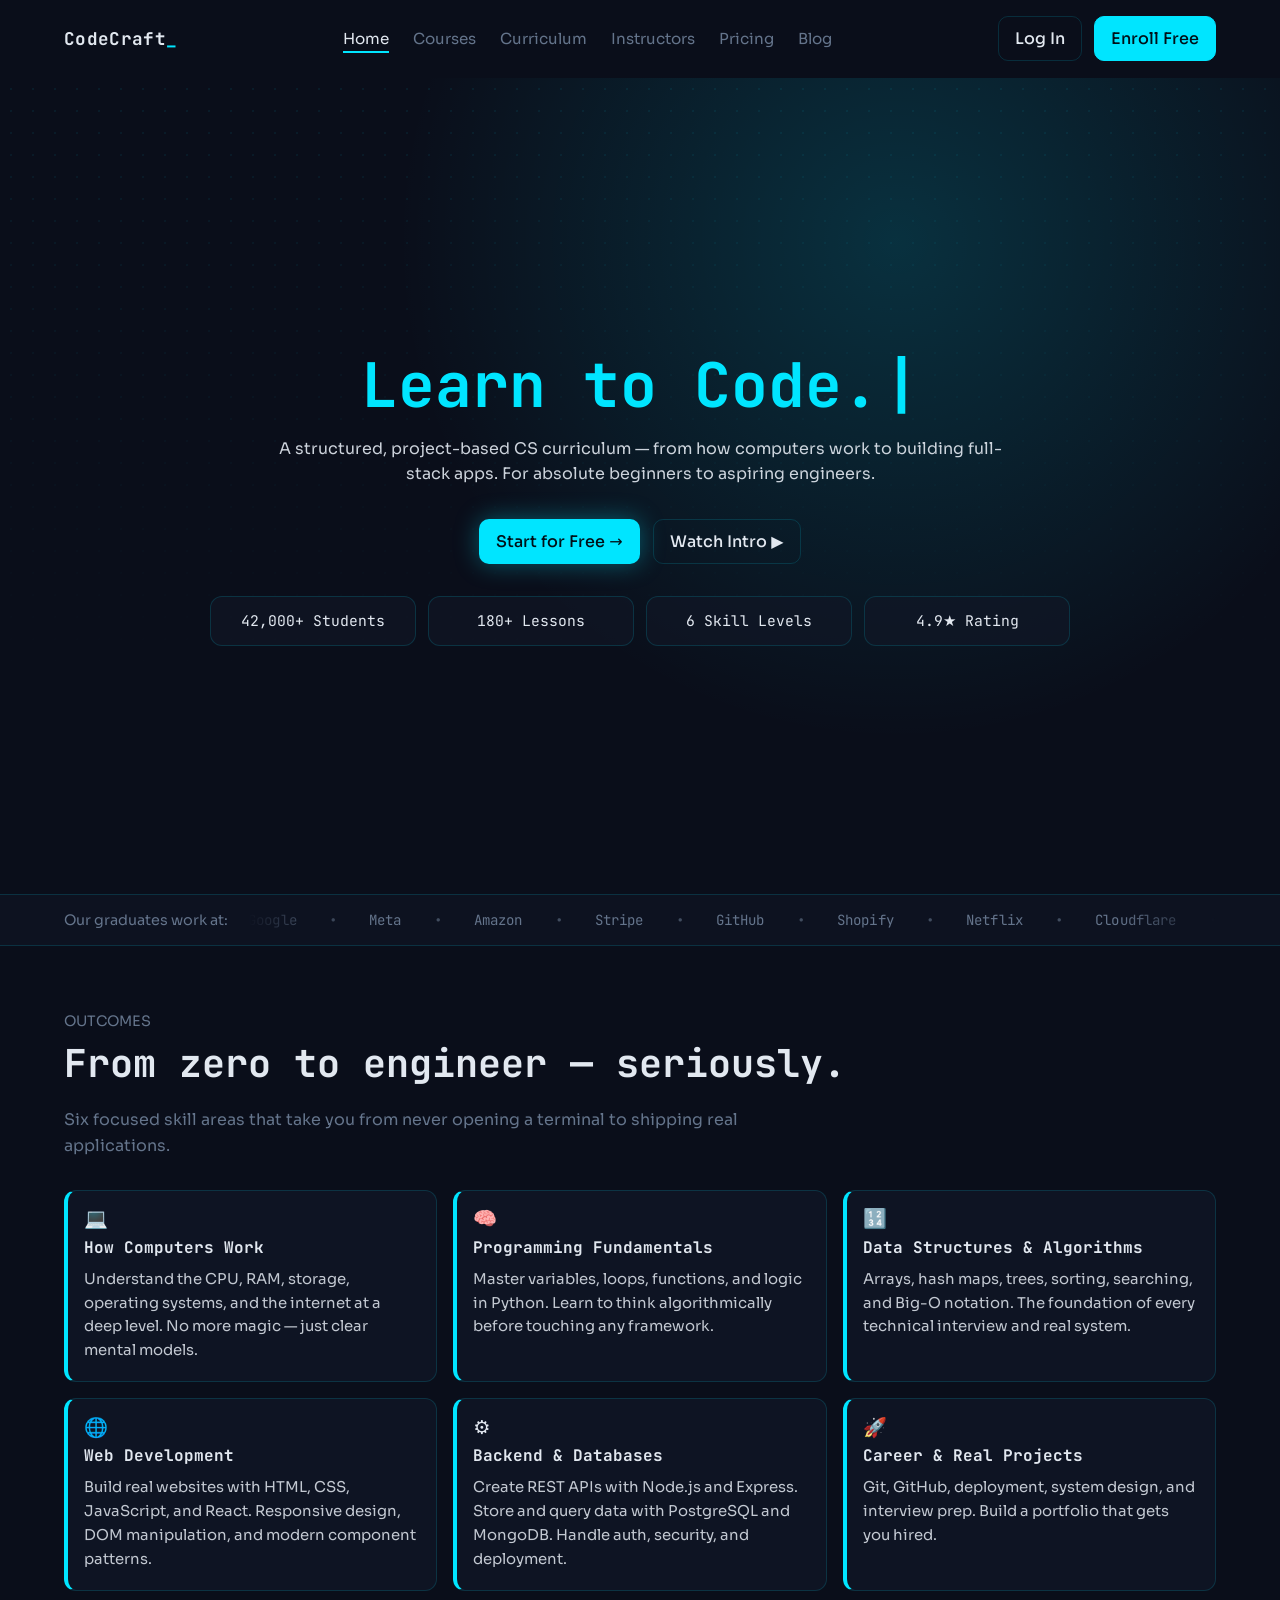
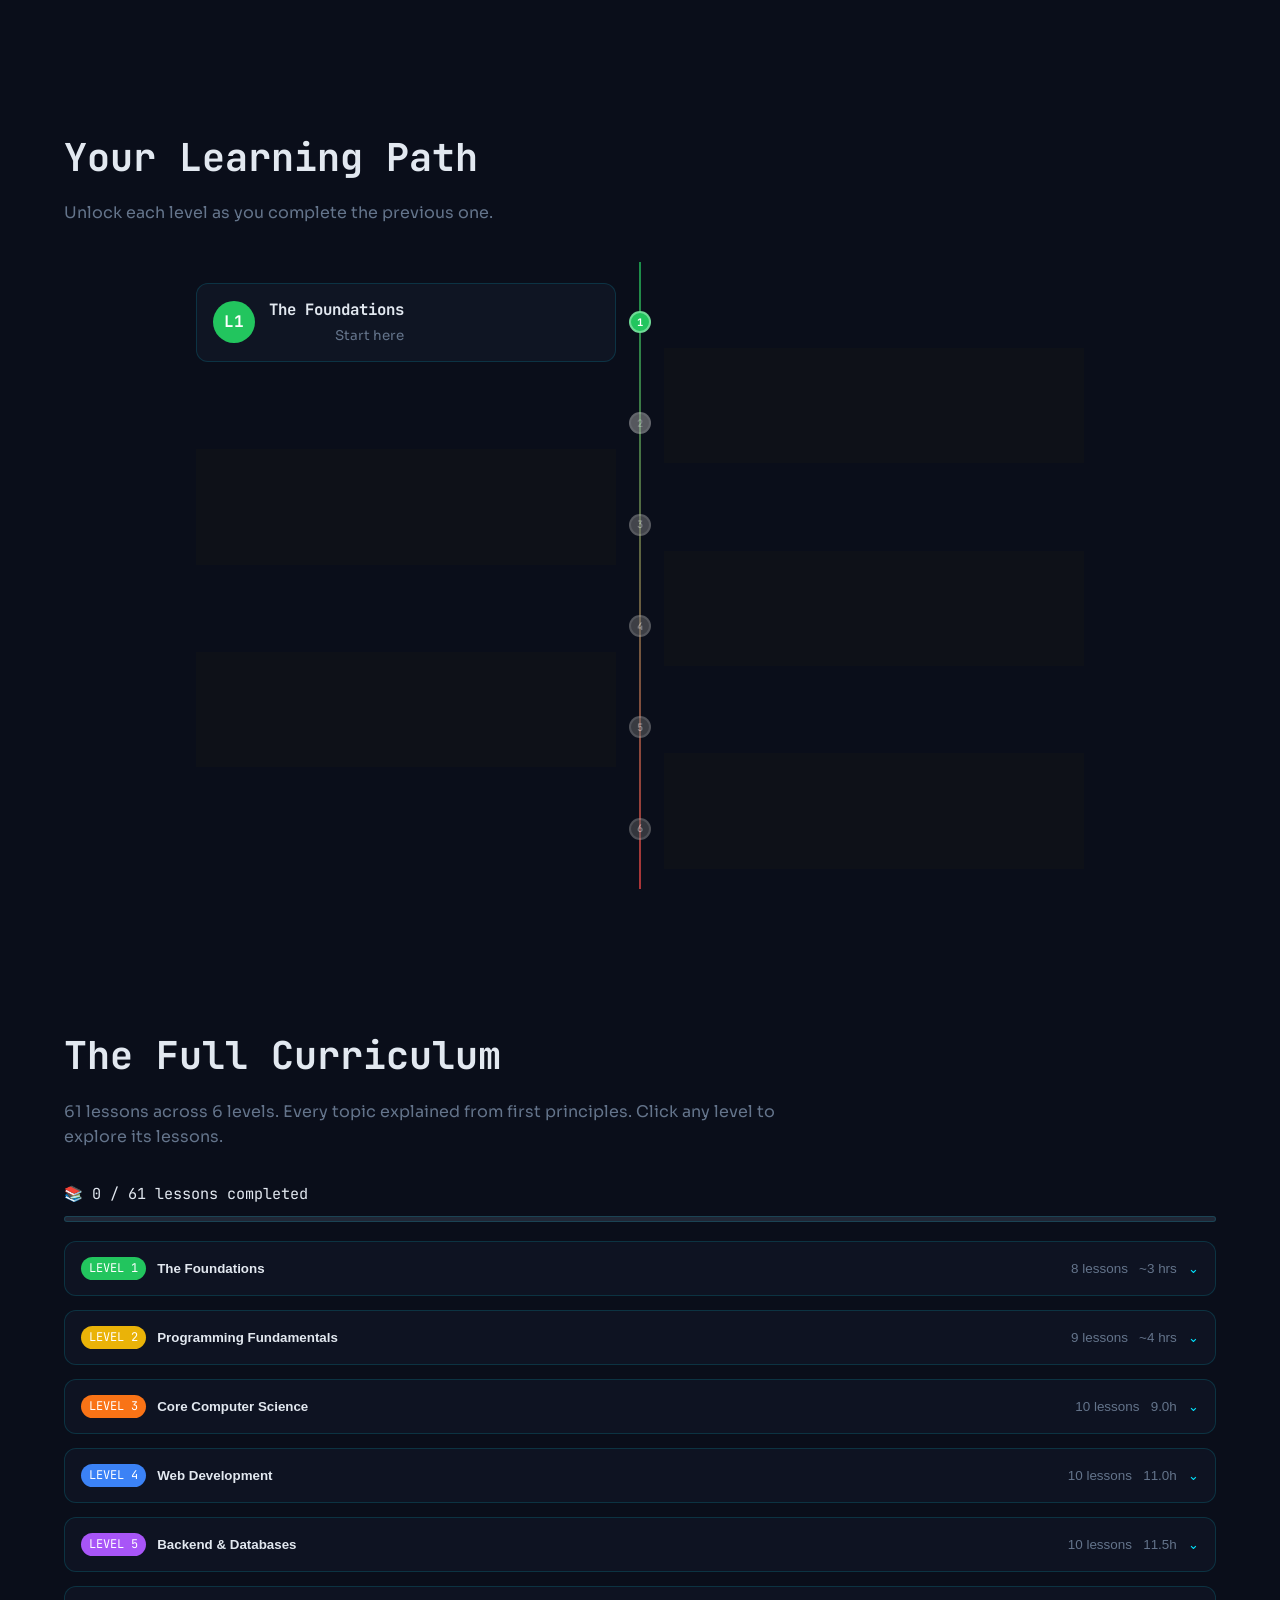
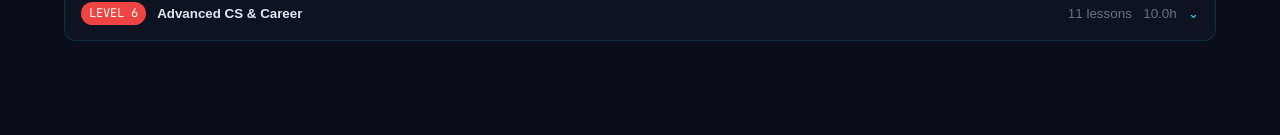
==== commit 5efd3343: "Align Level 2 curriculum with provided programming fundamentals list" ====
--- a/codecraft.html
+++ b/codecraft.html
@@ -987,8 +987,8 @@
       {level:1,color:'#22C55E',title:'The Foundations',hours:'~3 hrs',lessons:[
         ['1.1','How Computers Work: CPU, RAM, Storage & GPU Explained','14 min',true,false],['1.2','Binary & Number Systems: How Computers Count','10 min',false,false],['1.3','Operating Systems: What They Are & How to Use Them','12 min',true,false],['1.4','The Internet Explained: TCP/IP, DNS, HTTP & Browsers','16 min',false,false],['1.5','Introduction to the Terminal & Command Line','18 min',false,false],['1.6','Files, Folders & File Systems','8 min',false,false],['1.7','What is a Programming Language?','10 min',true,false],['1.8','Your First Program: "Hello, World!" in Python','PROJECT',false,true]
       ]},
-      {level:2,color:'#EAB308',title:'Programming Fundamentals',hours:'10.0h',lessons:[
-        ['2.1','Variables and Data Types','11 min',true,false],['2.2','Conditionals and Logic','13 min',false,false],['2.3','Loops and Iteration','14 min',false,false],['2.4','Functions that Scale','12 min',false,false],['2.5','Mini Project: CLI Calculator','PROJECT',false,true],['2.6','Collections and Dictionaries','15 min',false,false],['2.7','Error Handling Basics','10 min',false,false],['2.8','Input/Output','9 min',false,false],['2.9','Problem Solving Patterns','14 min',false,false],['2.10','Mini Project: Text Analyzer','PROJECT',false,true]
+      {level:2,color:'#EAB308',title:'Programming Fundamentals',hours:'~4 hrs',lessons:[
+        ['2.9','Variables, Data Types & Memory','14 min',true,false],['2.10','Operators & Expressions','10 min',false,false],['2.11','Conditionals: if / else / elif','12 min',false,false],['2.12','Loops: for, while, and When to Use Each','16 min',false,false],['2.13','Functions: Writing Reusable Code','18 min',true,false],['2.14','Scope, Closures & the Call Stack','14 min',false,false],['2.15','Debugging: Reading Errors & Using Print Statements','12 min',false,false],['2.16','Pseudocode & Flowcharts: Planning Before Coding','10 min',false,false],['2.17','Mini Project: Build a Text-Based Calculator','PROJECT',false,true]
       ]},
       {level:3,color:'#F97316',title:'Core Computer Science',hours:'9.0h',lessons:[
         ['3.1','Arrays and Strings','12 min',false,false],['3.2','Hash Maps','11 min',false,false],['3.3','Stacks and Queues','13 min',false,false],['3.4','Trees and Traversals','16 min',false,false],['3.5','Mini Project: Data Structure Visualizer','PROJECT',false,true],['3.6','Sorting Algorithms','14 min',false,false],['3.7','Searching Algorithms','10 min',false,false],['3.8','Big-O Notation','12 min',true,false],['3.9','Recursion Explained','13 min',false,false],['3.10','Mini Project: Algo Challenge Set','PROJECT',false,true]
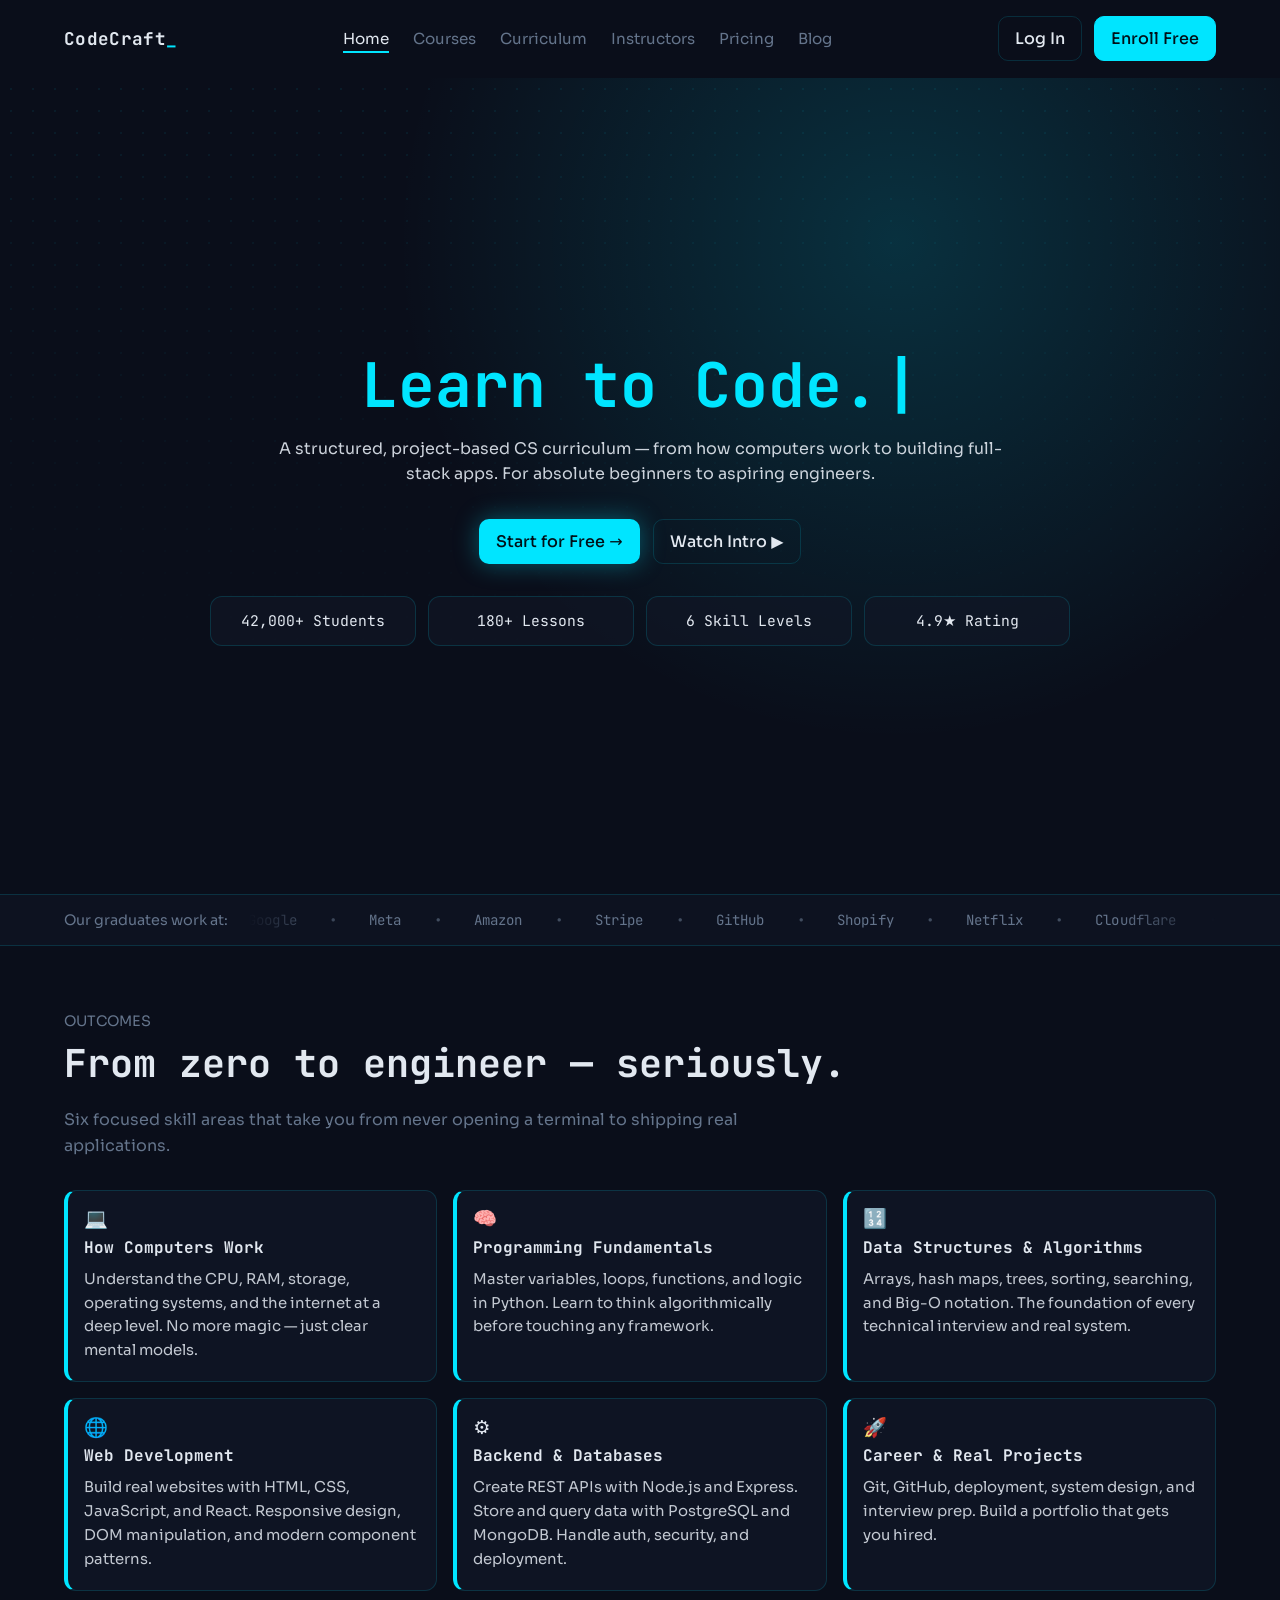
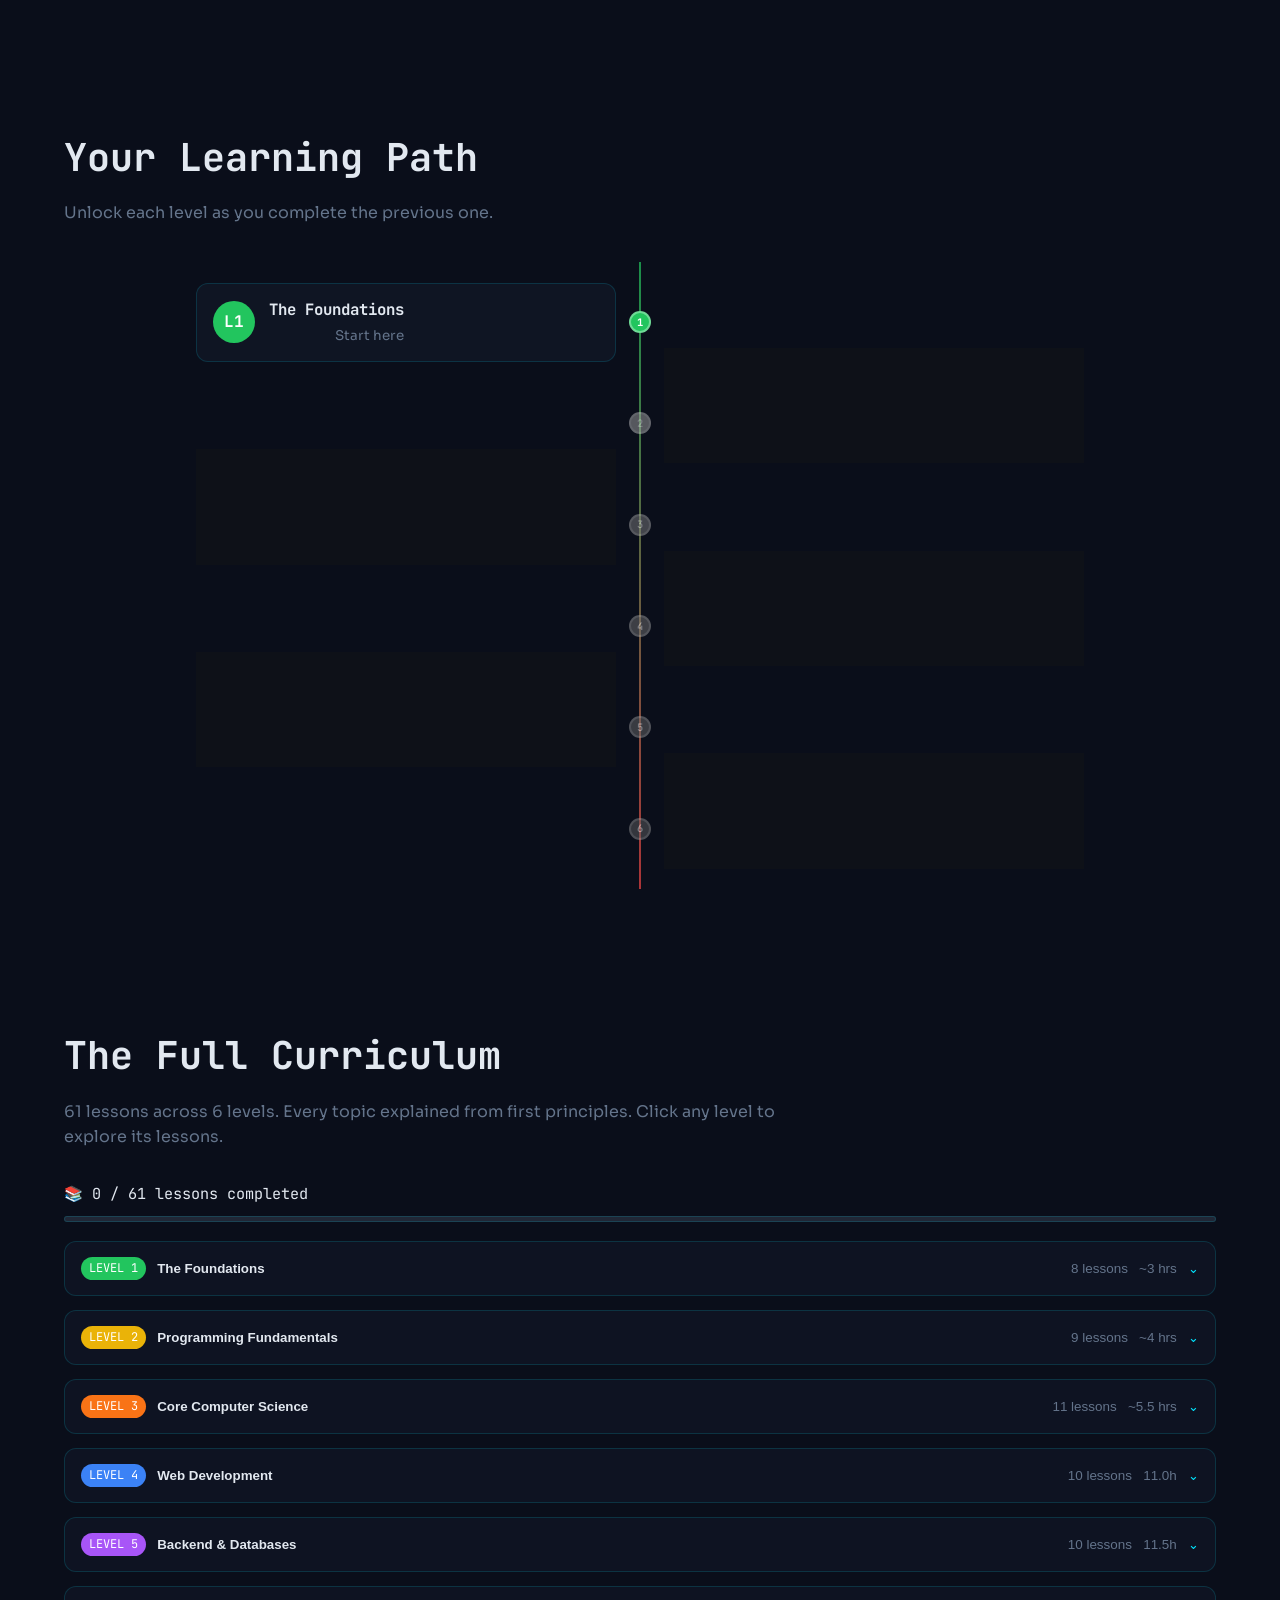
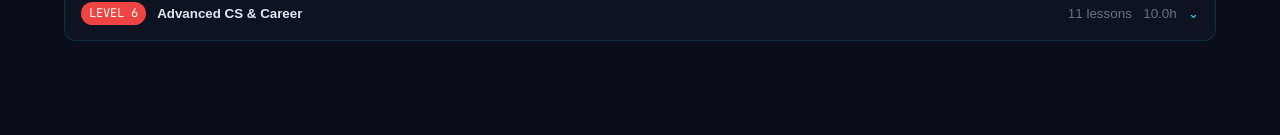
==== commit f0c93a12: "Align Level 3 curriculum with provided core CS lesson set" ====
--- a/codecraft.html
+++ b/codecraft.html
@@ -990,8 +990,8 @@
       {level:2,color:'#EAB308',title:'Programming Fundamentals',hours:'~4 hrs',lessons:[
         ['2.9','Variables, Data Types & Memory','14 min',true,false],['2.10','Operators & Expressions','10 min',false,false],['2.11','Conditionals: if / else / elif','12 min',false,false],['2.12','Loops: for, while, and When to Use Each','16 min',false,false],['2.13','Functions: Writing Reusable Code','18 min',true,false],['2.14','Scope, Closures & the Call Stack','14 min',false,false],['2.15','Debugging: Reading Errors & Using Print Statements','12 min',false,false],['2.16','Pseudocode & Flowcharts: Planning Before Coding','10 min',false,false],['2.17','Mini Project: Build a Text-Based Calculator','PROJECT',false,true]
       ]},
-      {level:3,color:'#F97316',title:'Core Computer Science',hours:'9.0h',lessons:[
-        ['3.1','Arrays and Strings','12 min',false,false],['3.2','Hash Maps','11 min',false,false],['3.3','Stacks and Queues','13 min',false,false],['3.4','Trees and Traversals','16 min',false,false],['3.5','Mini Project: Data Structure Visualizer','PROJECT',false,true],['3.6','Sorting Algorithms','14 min',false,false],['3.7','Searching Algorithms','10 min',false,false],['3.8','Big-O Notation','12 min',true,false],['3.9','Recursion Explained','13 min',false,false],['3.10','Mini Project: Algo Challenge Set','PROJECT',false,true]
+      {level:3,color:'#F97316',title:'Core Computer Science',hours:'~5.5 hrs',lessons:[
+        ['3.18','Arrays & Lists: When Order Matters','12 min',false,false],['3.19','Strings & String Manipulation','14 min',true,false],['3.20','Dictionaries & Hash Maps','16 min',false,false],['3.21','Stacks & Queues: The Fundamentals','14 min',false,false],['3.22','Linked Lists: Explained Visually','18 min',false,false],['3.23','Recursion: How to Think Recursively','20 min',true,false],['3.24','Searching: Linear & Binary Search','14 min',false,false],['3.25','Sorting: Bubble, Merge & Quick Sort','22 min',false,false],['3.26','Big-O Notation & Algorithm Complexity','18 min',false,false],['3.27','Object-Oriented Programming: Classes & Objects','20 min',true,false],['3.28','Mini Project: Student Grade Manager in Python','PROJECT',false,true]
       ]},
       {level:4,color:'#3B82F6',title:'Web Development',hours:'11.0h',lessons:[
         ['4.1','HTML Structure','9 min',true,false],['4.2','CSS Layouts','12 min',false,false],['4.3','Responsive Design','11 min',false,false],['4.4','JavaScript DOM','15 min',false,false],['4.5','Mini Project: Landing Page','PROJECT',false,true],['4.6','React Components','16 min',false,false],['4.7','State and Props','14 min',false,false],['4.8','Routing Basics','10 min',false,false],['4.9','API Integration','13 min',false,false],['4.10','Mini Project: Dashboard App','PROJECT',false,true]
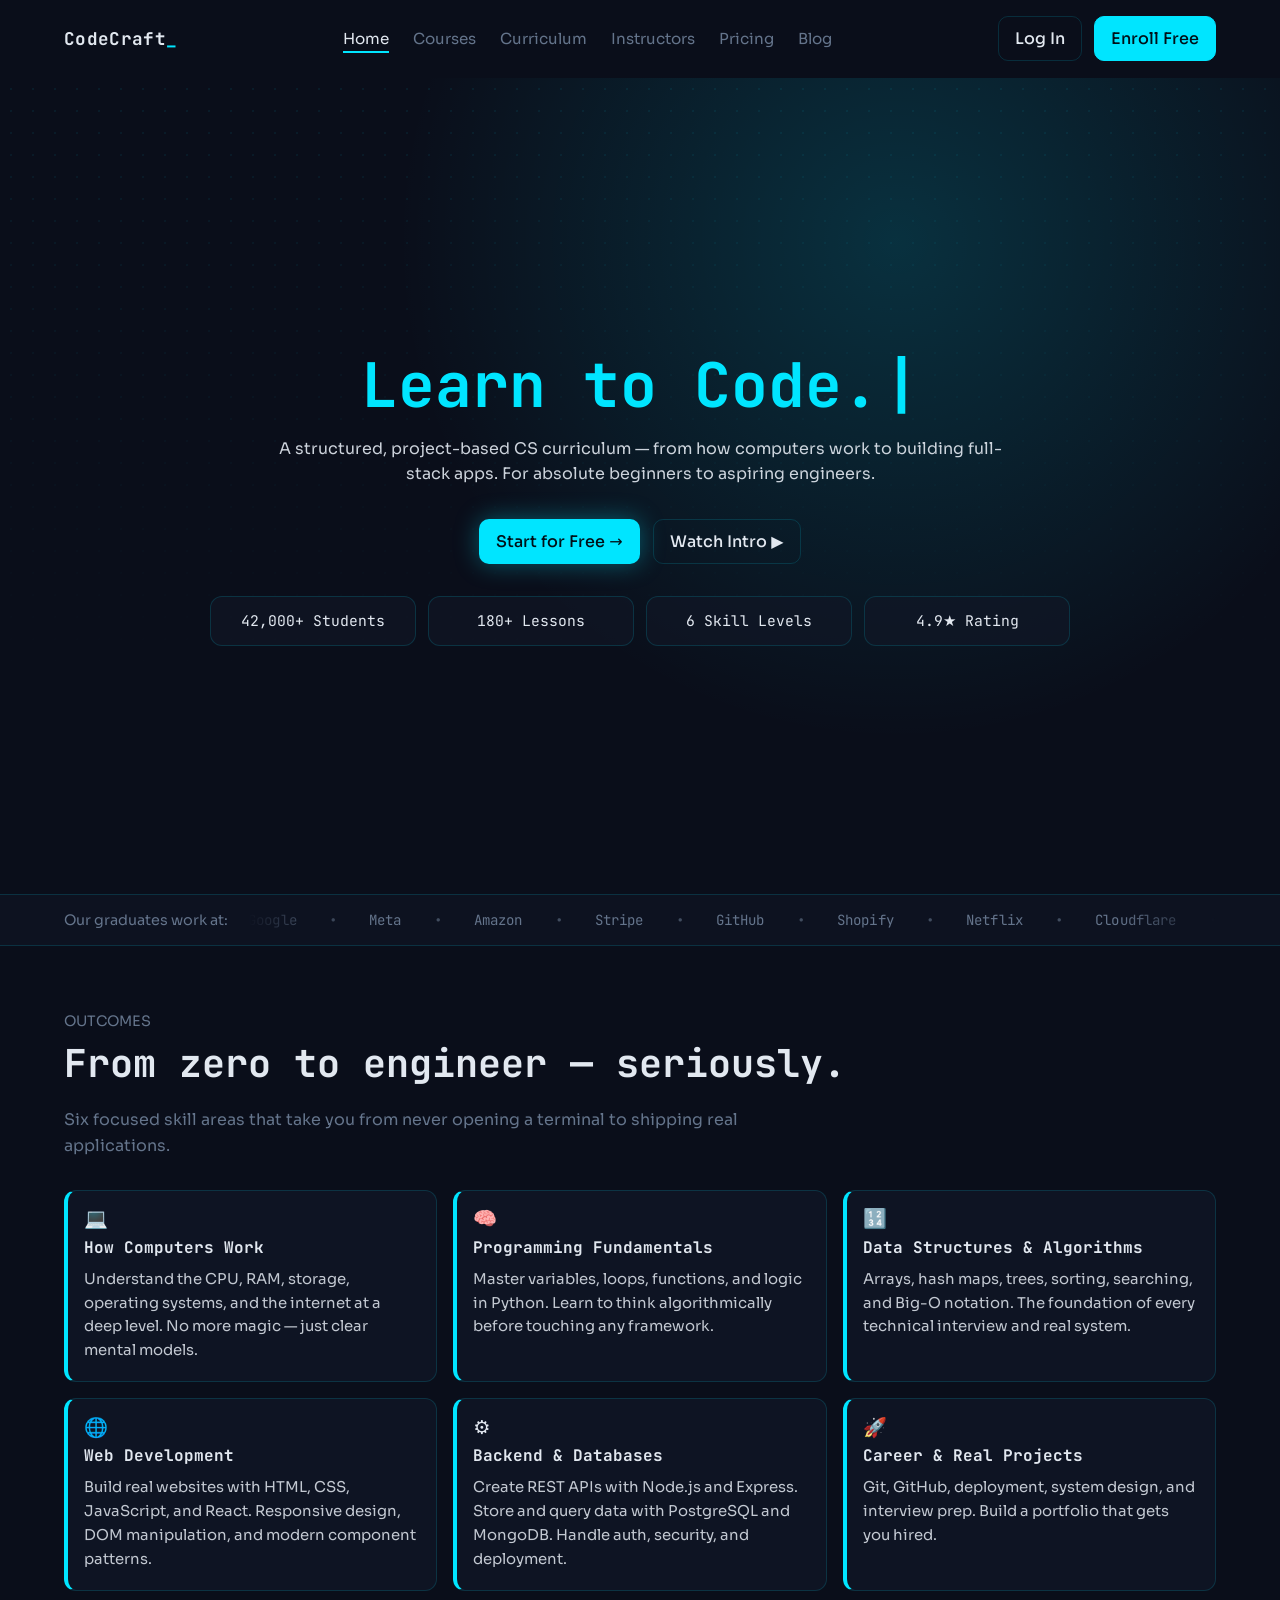
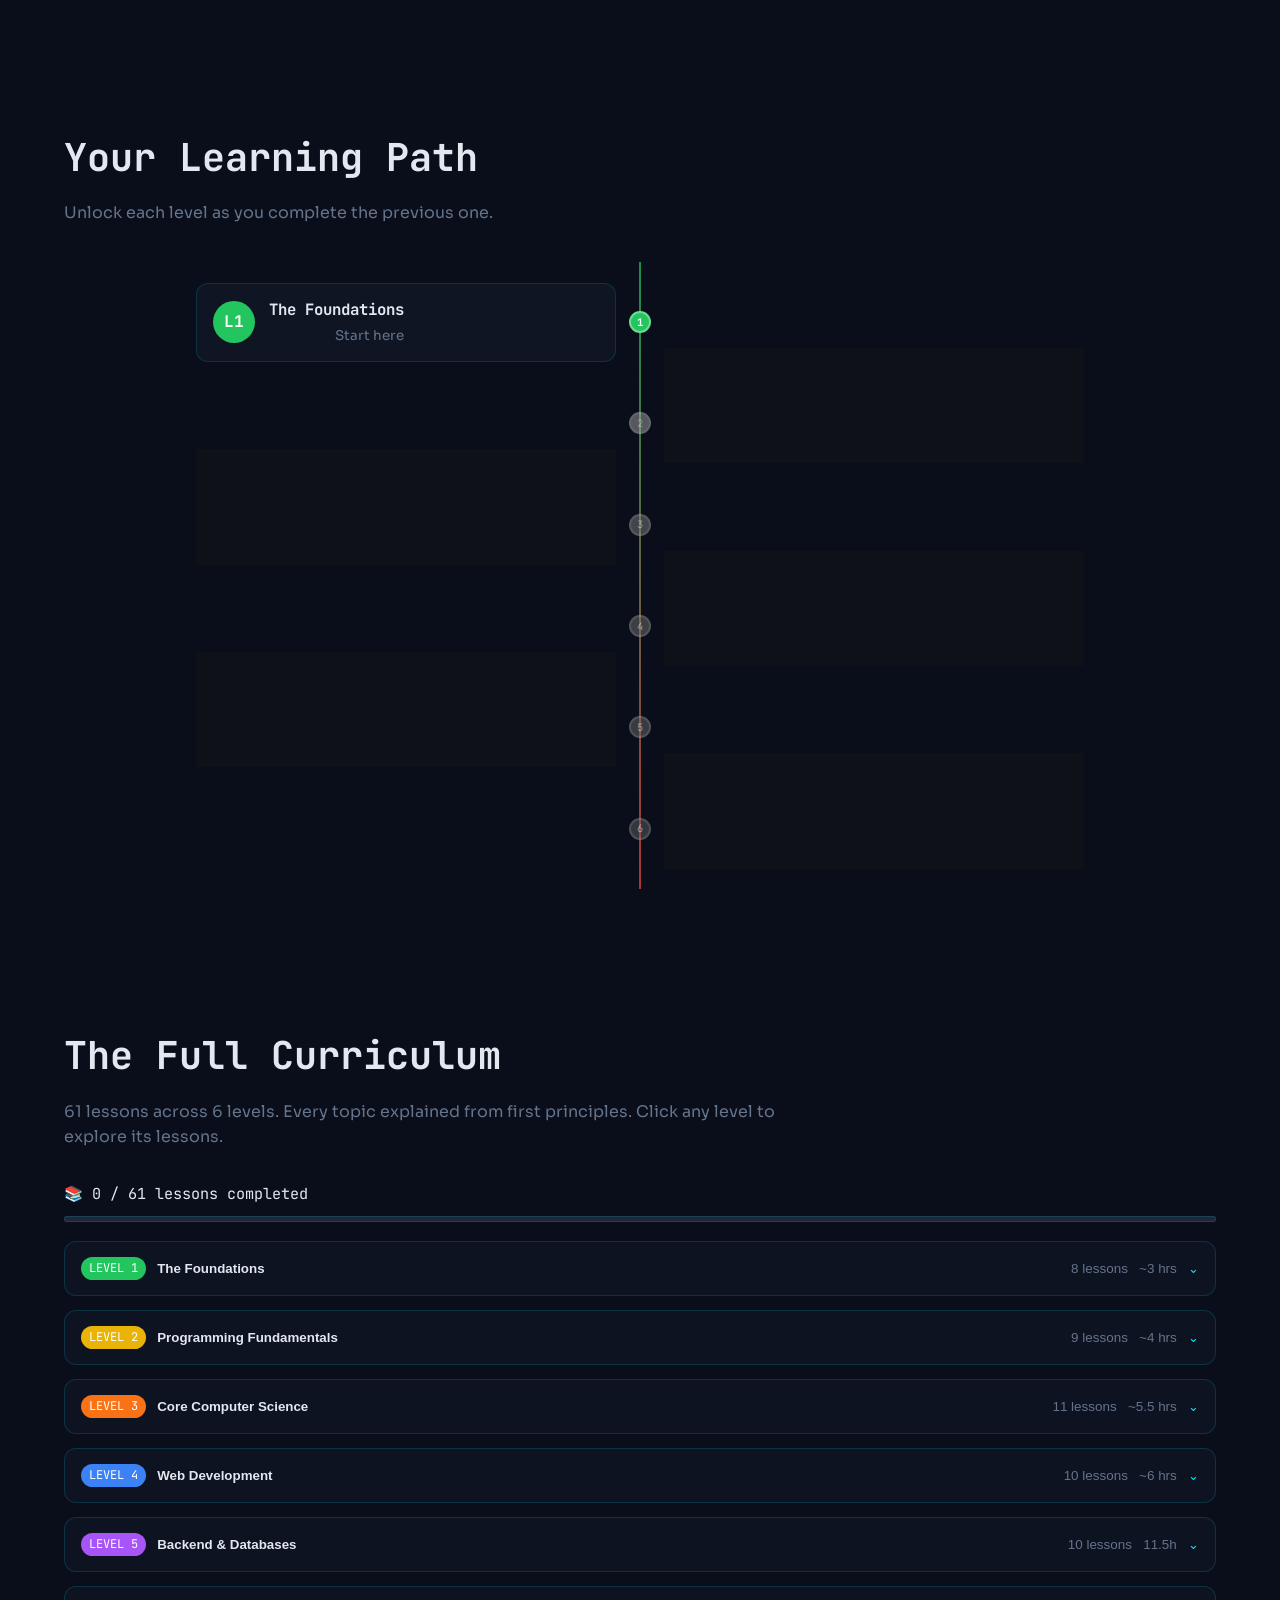
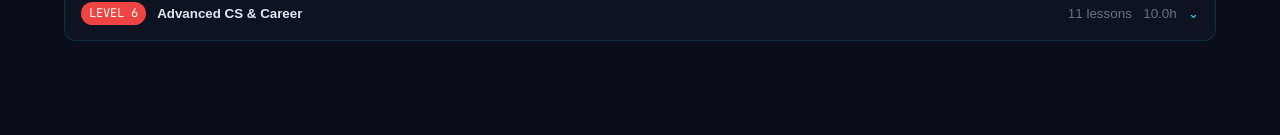
==== commit fd73395b: "Align Level 4 curriculum with provided web development lesson set" ====
--- a/codecraft.html
+++ b/codecraft.html
@@ -993,8 +993,8 @@
       {level:3,color:'#F97316',title:'Core Computer Science',hours:'~5.5 hrs',lessons:[
         ['3.18','Arrays & Lists: When Order Matters','12 min',false,false],['3.19','Strings & String Manipulation','14 min',true,false],['3.20','Dictionaries & Hash Maps','16 min',false,false],['3.21','Stacks & Queues: The Fundamentals','14 min',false,false],['3.22','Linked Lists: Explained Visually','18 min',false,false],['3.23','Recursion: How to Think Recursively','20 min',true,false],['3.24','Searching: Linear & Binary Search','14 min',false,false],['3.25','Sorting: Bubble, Merge & Quick Sort','22 min',false,false],['3.26','Big-O Notation & Algorithm Complexity','18 min',false,false],['3.27','Object-Oriented Programming: Classes & Objects','20 min',true,false],['3.28','Mini Project: Student Grade Manager in Python','PROJECT',false,true]
       ]},
-      {level:4,color:'#3B82F6',title:'Web Development',hours:'11.0h',lessons:[
-        ['4.1','HTML Structure','9 min',true,false],['4.2','CSS Layouts','12 min',false,false],['4.3','Responsive Design','11 min',false,false],['4.4','JavaScript DOM','15 min',false,false],['4.5','Mini Project: Landing Page','PROJECT',false,true],['4.6','React Components','16 min',false,false],['4.7','State and Props','14 min',false,false],['4.8','Routing Basics','10 min',false,false],['4.9','API Integration','13 min',false,false],['4.10','Mini Project: Dashboard App','PROJECT',false,true]
+      {level:4,color:'#3B82F6',title:'Web Development',hours:'~6 hrs',lessons:[
+        ['4.29','How Websites Work: HTML, CSS, JS & the Browser','12 min',true,false],['4.30','HTML5 Deep Dive: Semantics, Forms & Accessibility','18 min',false,false],['4.31','CSS Mastery: Box Model, Flexbox & Grid','24 min',false,false],['4.32','Responsive Design & Mobile-First Development','20 min',true,false],['4.33','JavaScript: DOM Manipulation & Events','22 min',false,false],['4.34','Modern JavaScript: ES6+, Promises & async/await','20 min',false,false],['4.35','React: Components, Props & State','24 min',true,false],['4.36','React Hooks & Managing Application State','22 min',false,false],['4.37','Git & GitHub: Version Control for Real Projects','16 min',false,false],['4.38','Mini Project: Build a Full Portfolio Website','PROJECT',false,true]
       ]},
       {level:5,color:'#A855F7',title:'Backend & Databases',hours:'11.5h',lessons:[
         ['5.1','Node.js Fundamentals','12 min',false,false],['5.2','Express Routing','13 min',false,false],['5.3','REST API Design','14 min',true,false],['5.4','PostgreSQL Basics','15 min',false,false],['5.5','Mini Project: Notes API','PROJECT',false,true],['5.6','MongoDB Essentials','13 min',false,false],['5.7','Auth and Sessions','16 min',false,false],['5.8','Security Best Practices','11 min',false,false],['5.9','Deploying Services','12 min',false,false],['5.10','Mini Project: Auth Service','PROJECT',false,true]
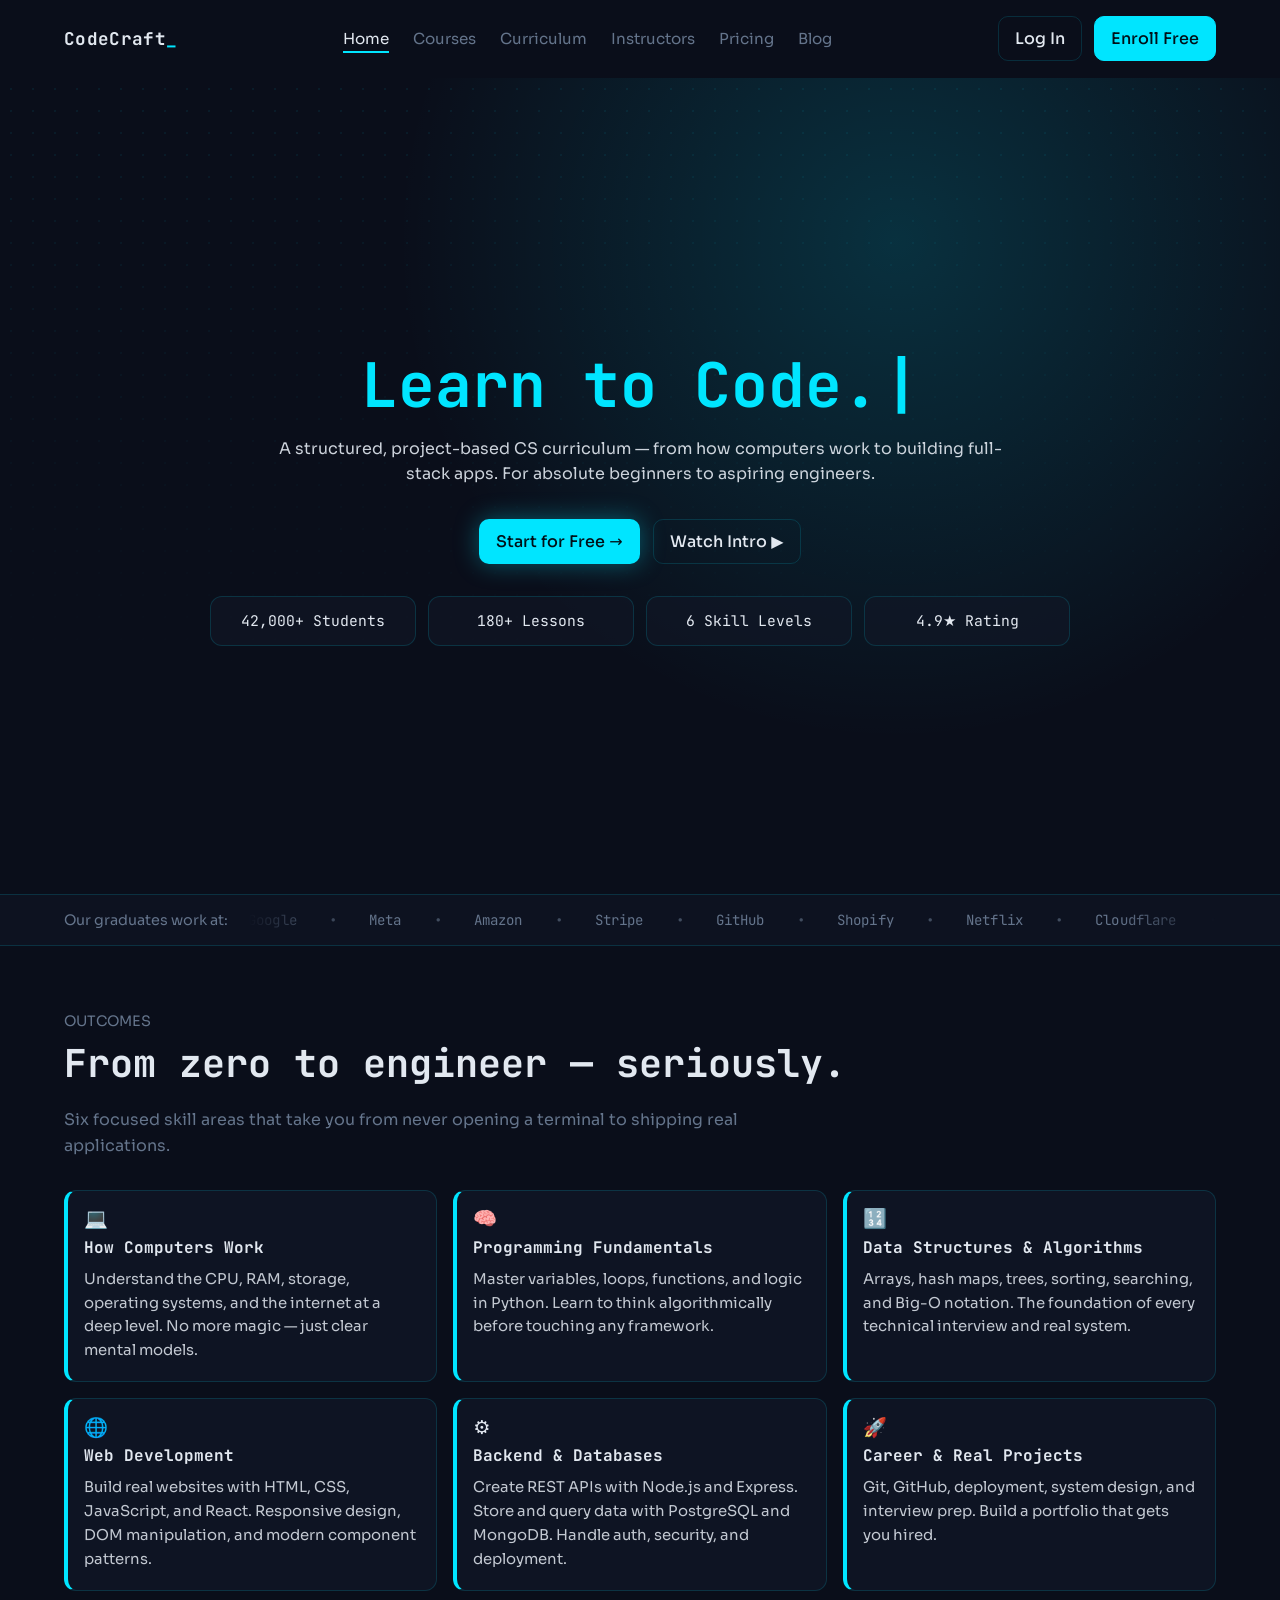
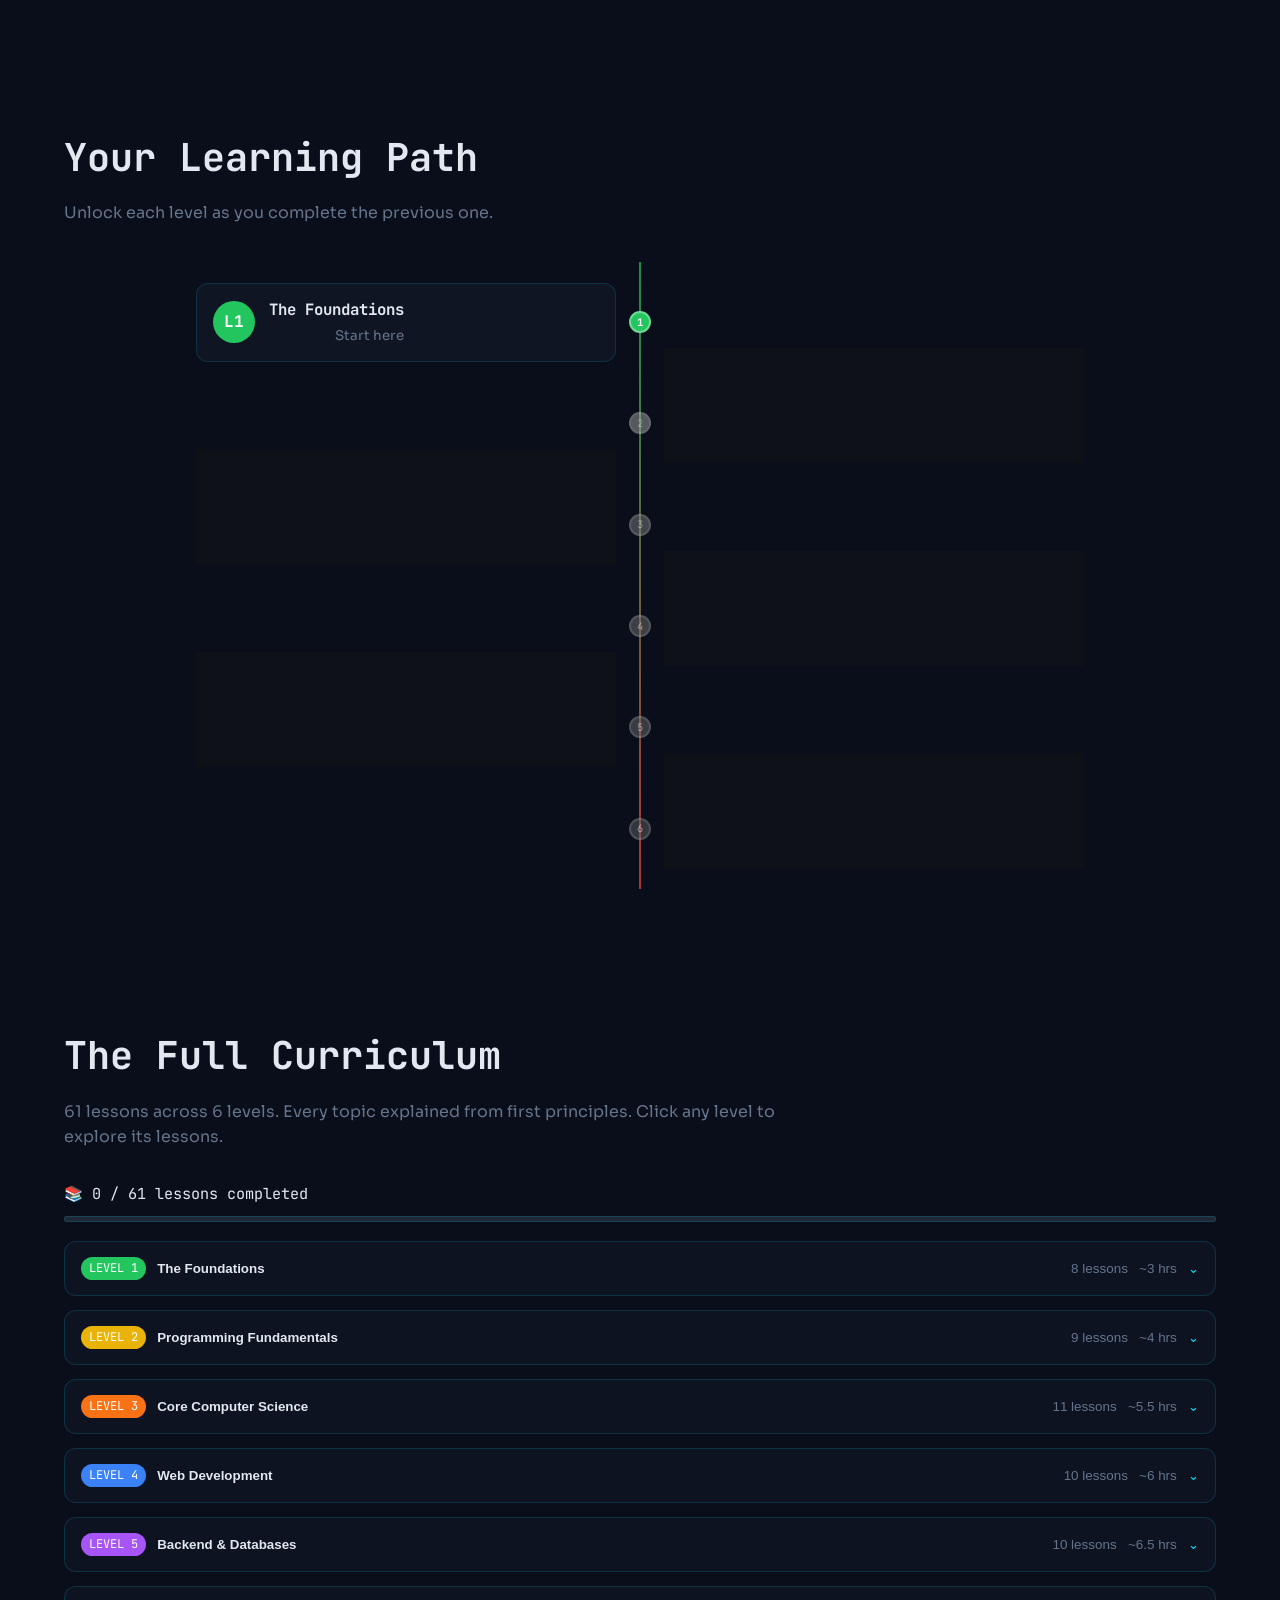
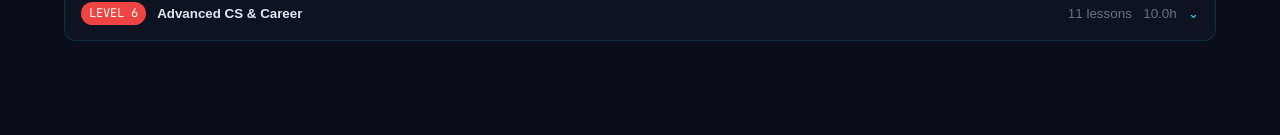
==== commit 5d1ee140: "Align Level 5 curriculum with provided backend and databases track" ====
--- a/codecraft.html
+++ b/codecraft.html
@@ -996,8 +996,8 @@
       {level:4,color:'#3B82F6',title:'Web Development',hours:'~6 hrs',lessons:[
         ['4.29','How Websites Work: HTML, CSS, JS & the Browser','12 min',true,false],['4.30','HTML5 Deep Dive: Semantics, Forms & Accessibility','18 min',false,false],['4.31','CSS Mastery: Box Model, Flexbox & Grid','24 min',false,false],['4.32','Responsive Design & Mobile-First Development','20 min',true,false],['4.33','JavaScript: DOM Manipulation & Events','22 min',false,false],['4.34','Modern JavaScript: ES6+, Promises & async/await','20 min',false,false],['4.35','React: Components, Props & State','24 min',true,false],['4.36','React Hooks & Managing Application State','22 min',false,false],['4.37','Git & GitHub: Version Control for Real Projects','16 min',false,false],['4.38','Mini Project: Build a Full Portfolio Website','PROJECT',false,true]
       ]},
-      {level:5,color:'#A855F7',title:'Backend & Databases',hours:'11.5h',lessons:[
-        ['5.1','Node.js Fundamentals','12 min',false,false],['5.2','Express Routing','13 min',false,false],['5.3','REST API Design','14 min',true,false],['5.4','PostgreSQL Basics','15 min',false,false],['5.5','Mini Project: Notes API','PROJECT',false,true],['5.6','MongoDB Essentials','13 min',false,false],['5.7','Auth and Sessions','16 min',false,false],['5.8','Security Best Practices','11 min',false,false],['5.9','Deploying Services','12 min',false,false],['5.10','Mini Project: Auth Service','PROJECT',false,true]
+      {level:5,color:'#A855F7',title:'Backend & Databases',hours:'~6.5 hrs',lessons:[
+        ['5.39','How Servers Work: HTTP, REST & Request/Response','14 min',true,false],['5.40','Node.js & Express: Building Your First API','24 min',false,false],['5.41','SQL Fundamentals: Tables, Queries & Joins','22 min',false,false],['5.42','PostgreSQL: Setting Up & Querying a Real Database','20 min',true,false],['5.43','MongoDB: Documents, Collections & CRUD','18 min',false,false],['5.44','Authentication: Sessions, JWT & OAuth','22 min',false,false],['5.45','API Design Best Practices & Documentation','16 min',false,false],['5.46','Web Security: XSS, CSRF, SQL Injection & HTTPS','18 min',false,false],['5.47','Deployment: Vercel, Railway & AWS Basics','20 min',true,false],['5.48','Mini Project: Full-Stack Notes App with Auth','PROJECT',false,true]
       ]},
       {level:6,color:'#EF4444',title:'Advanced CS & Career',hours:'10.0h',lessons:[
         ['6.1','System Design Basics','14 min',false,false],['6.2','Scalability Concepts','13 min',false,false],['6.3','Testing Strategies','11 min',false,false],['6.4','GitHub Workflow','10 min',true,false],['6.5','Mini Project: Architecture Case Study','PROJECT',false,true],['6.6','Interview Algorithms','15 min',false,false],['6.7','Behavioral Interviews','9 min',false,false],['6.8','Portfolio Positioning','10 min',false,false],['6.9','Resume + LinkedIn','8 min',false,false],['6.10','Final Capstone','PROJECT',false,true],['6.11','Graduation Checklist','7 min',false,false]
